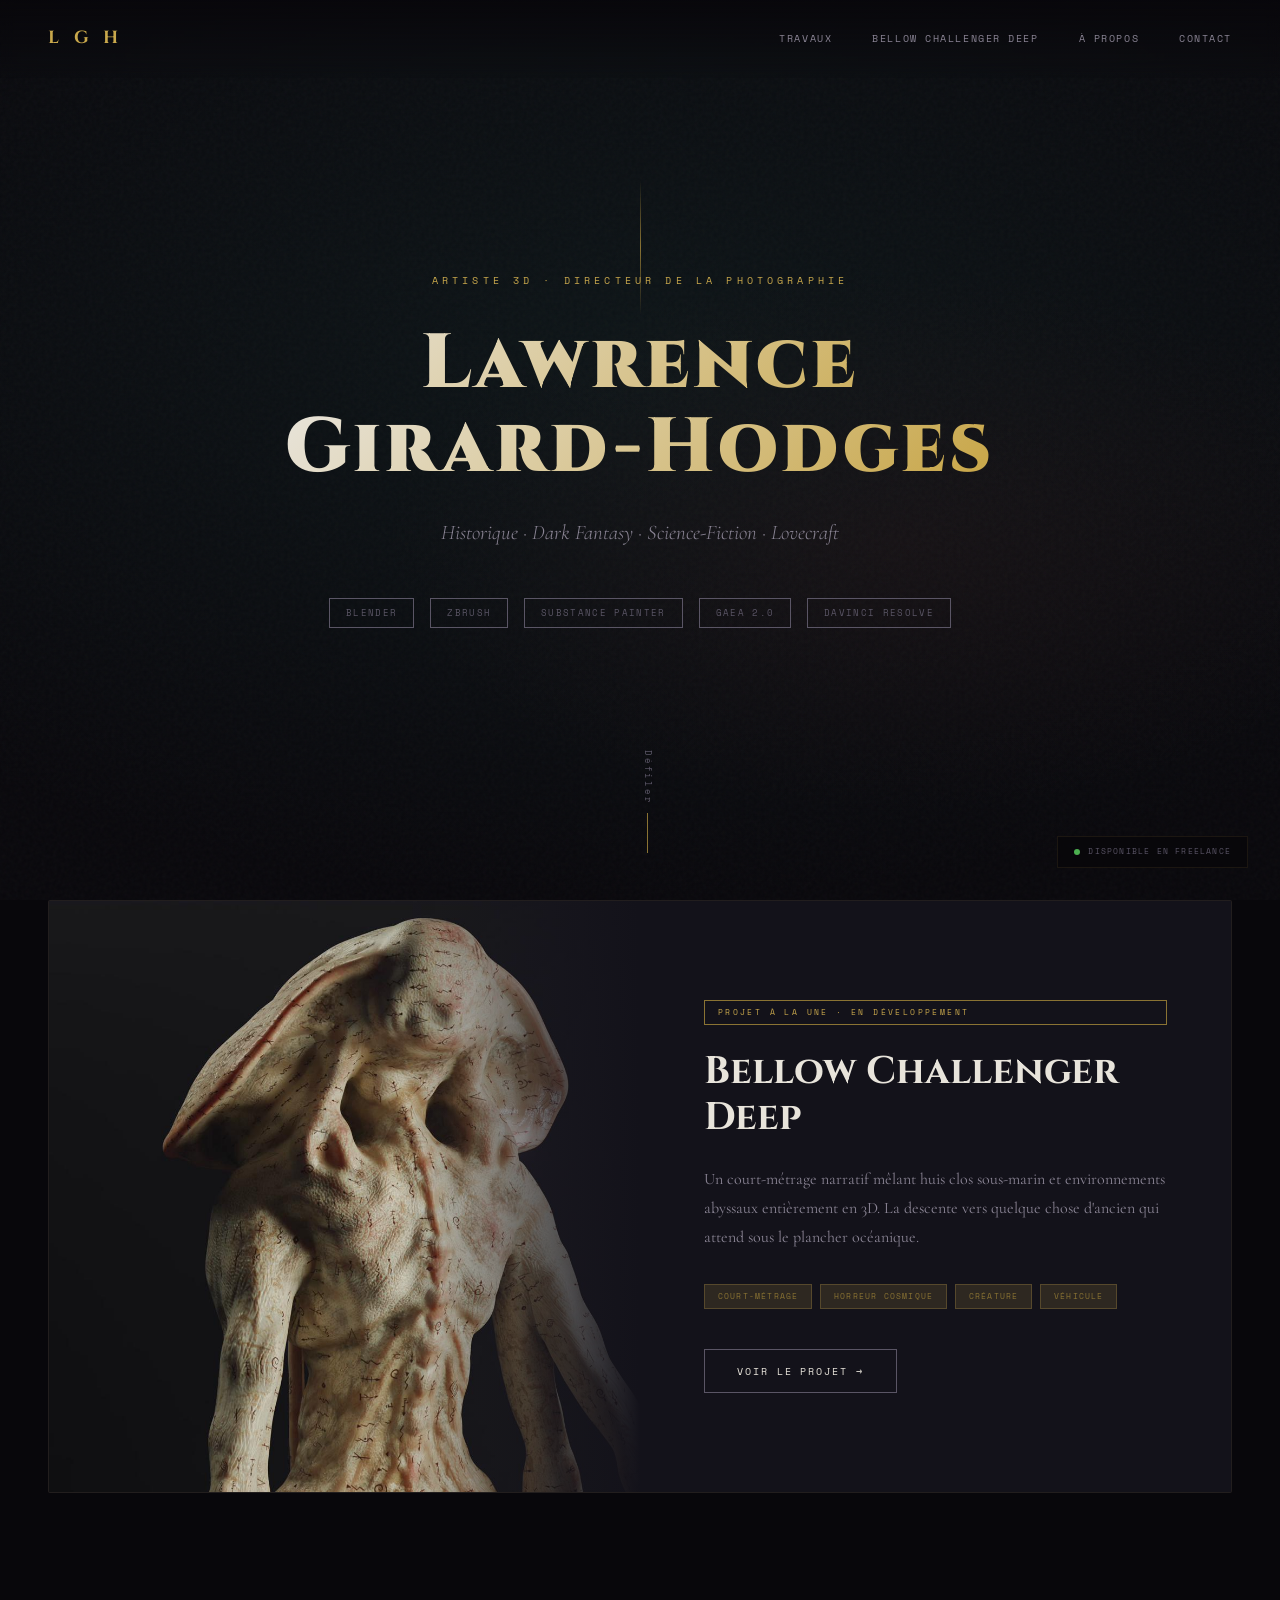
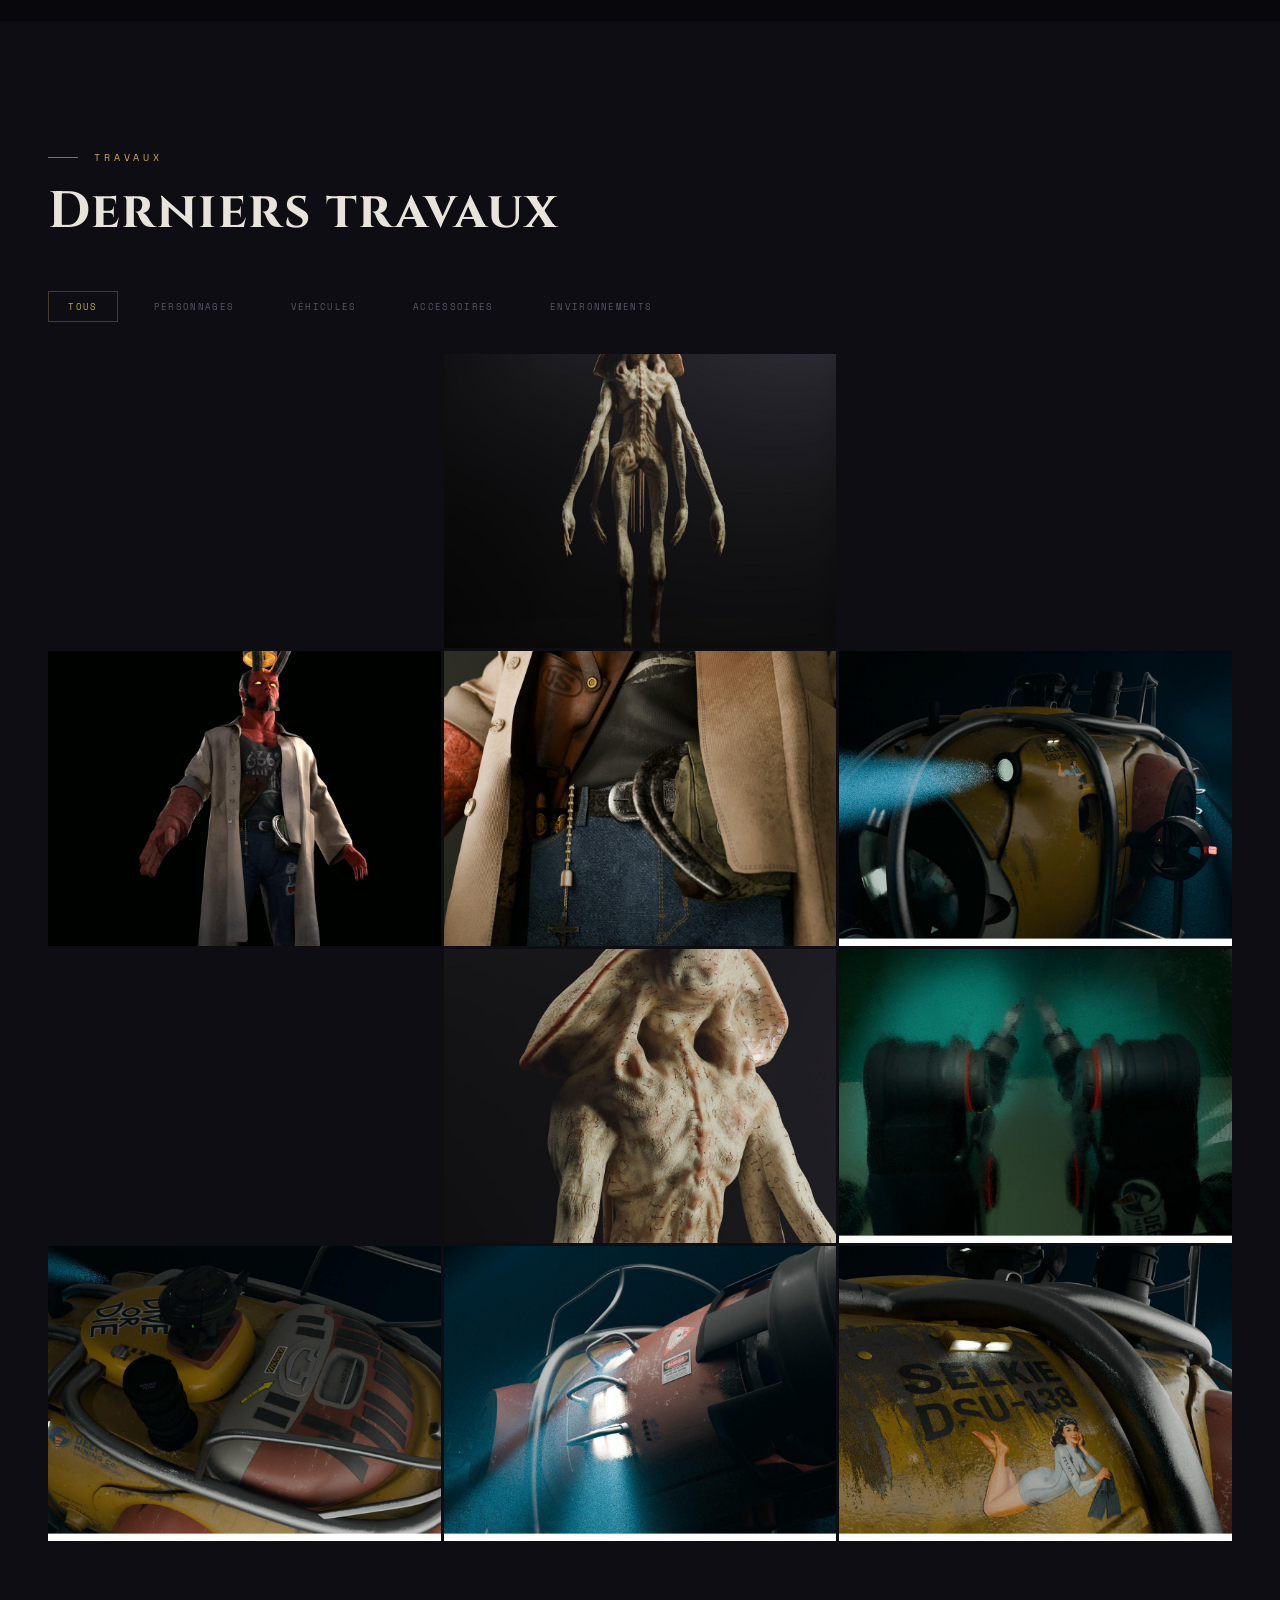
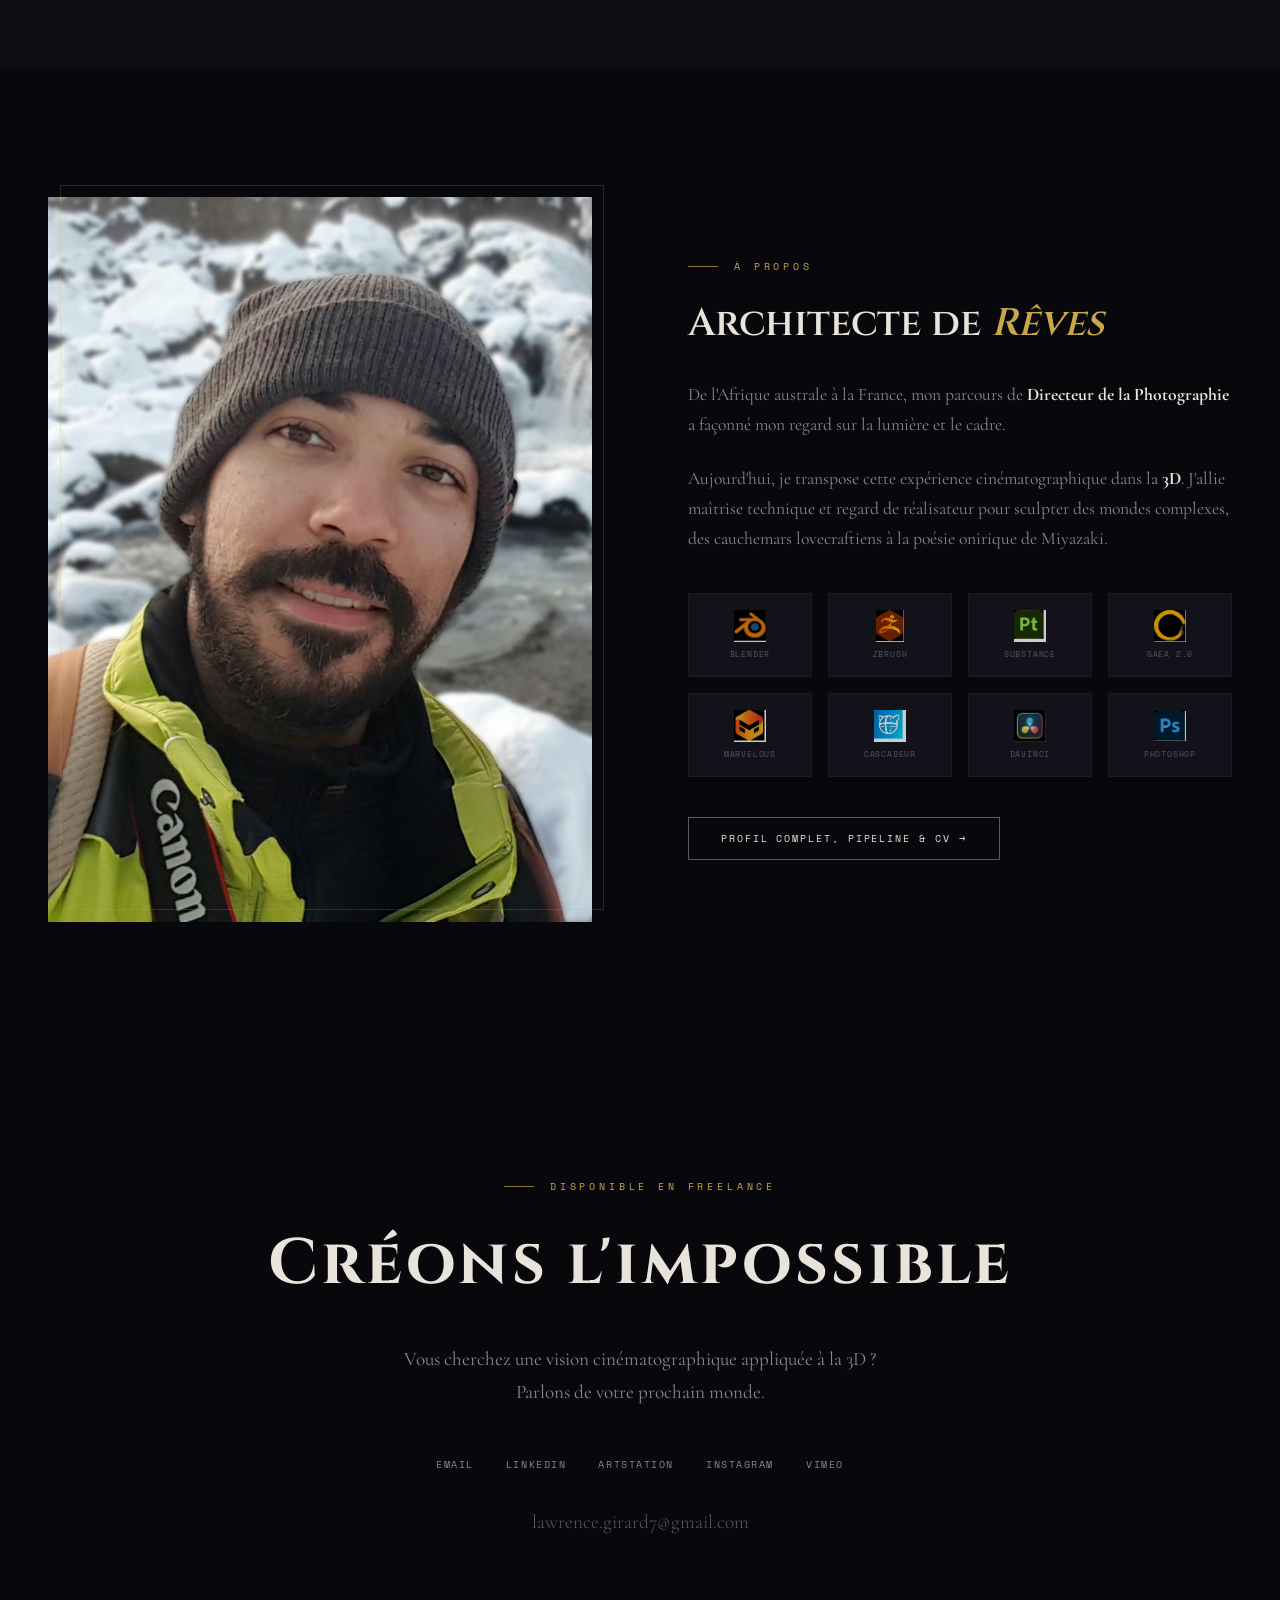
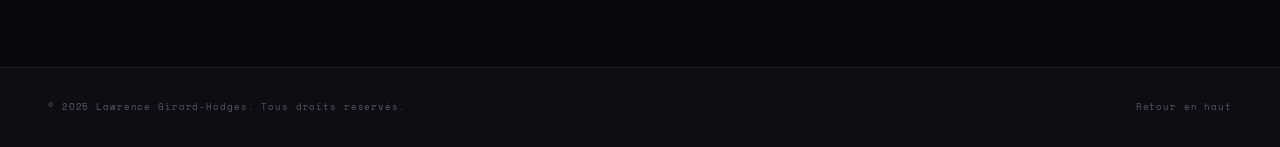
==== index.html @ a177a7c5 "Update index.html" ====
<!DOCTYPE html>
<html lang="fr">
<head>
<meta charset="UTF-8">
<meta name="viewport" content="width=device-width, initial-scale=1.0">
<meta name="description" content="Portfolio de Lawrence Girard-Hodges, Artiste 3D & Directeur de la photographie. Univers dark fantasy, historiques et inspirés de Lovecraft : personnages, accessoires, véhicules et environnements.">
<meta name="keywords" content="artiste 3D, directeur de la photographie, character artist, dark fantasy, lovecraft, blender, substance painter, cinématique">
<meta name="author" content="Lawrence Girard-Hodges">
<meta name="theme-color" content="#08070b">
<meta property="og:title" content="Lawrence Girard-Hodges – Artiste 3D & Directeur de la photographie">
<meta property="og:description" content="Travaux 3D cinématiques inspirés par la dark fantasy, l'histoire et l'horreur lovecraftienne.">
<meta property="og:image" content="assets/images/projects/cthulhu/Cthulhu_Char_CloseUp_03.jpg">
<meta property="og:type" content="website">
<title>Lawrence Girard-Hodges — Artiste 3D & Directeur de la photographie</title>
<link rel="icon" href="assets/images/ui/favicon.png">
<link href="https://fonts.googleapis.com/css2?family=Cinzel:wght@400;600;700;900&family=Cormorant+Garamond:ital,wght@0,300;0,400;0,600;1,300;1,400&family=Space+Mono:wght@400;700&display=swap" rel="stylesheet">
<link rel="stylesheet" href="assets/css/style.css">
</head>
<body>

<!-- NAVIGATION -->
<nav id="mainNav">
  <a href="index.html" class="nav-logo">L G H</a>
  <div class="nav-links" id="navLinks">
    <a href="#works">Travaux</a>
    <a href="projet/bellow-challenger-deep.html">Bellow Challenger Deep</a>
    <a href="about.html">À propos</a>
    <a href="#contact">Contact</a>
  </div>
  <button class="nav-burger" id="navBurger" aria-label="Menu" aria-expanded="false">
    <span></span><span></span><span></span>
  </button>
</nav>

<!-- STATUS BADGE -->
<div class="status-badge">
  <div class="status-dot"></div>
  Disponible en freelance
</div>

<!-- HERO -->
<section class="hero">
  <div class="hero-noise"></div>
  <div class="hero-line"></div>
  <div class="hero-content">
    <p class="hero-subtitle">Artiste 3D · Directeur de la photographie</p>
    <h1 class="hero-title">
      <span>Lawrence</span>
      <span>Girard-Hodges</span>
    </h1>
    <p class="hero-tagline">Historique · Dark Fantasy · Science-Fiction · Lovecraft</p>
    <div class="hero-tags">
      <span class="hero-tag">Blender</span>
      <span class="hero-tag">ZBrush</span>
      <span class="hero-tag">Substance Painter</span>
      <span class="hero-tag">Gaea 2.0</span>
      <span class="hero-tag">DaVinci Resolve</span>
    </div>
  </div>
  <div class="hero-scroll">
    <span>Défiler</span>
    <div class="hero-scroll-line"></div>
  </div>
</section>

<!-- PROJET À LA UNE -->
<section class="featured reveal">
  <a href="projet/bellow-challenger-deep.html" class="featured-card">
    <div class="featured-img">
      <img src="assets/images/projects/cthulhu/Cthulhu_Char_CloseUp_03.jpg"
           alt="Bellow Challenger Deep — Cthulhu" loading="lazy">
    </div>
    <div class="featured-info">
      <span class="featured-badge">Projet à la une · En développement</span>
      <h2 class="featured-name">Bellow Challenger Deep</h2>
      <p class="featured-desc">
        Un court-métrage narratif mêlant huis clos sous-marin et environnements abyssaux
        entièrement en 3D. La descente vers quelque chose d'ancien qui attend sous le plancher océanique.
      </p>
      <div class="featured-tags">
        <span>Court-métrage</span>
        <span>Horreur cosmique</span>
        <span>Créature</span>
        <span>Véhicule</span>
      </div>
      <span class="btn-view">Voir le projet →</span>
    </div>
  </a>
</section>

<!-- GRILLE DE TRAVAUX -->
<section class="works reveal" id="works">
  <div class="container">
    <div class="section-label">Travaux</div>
    <h2 class="section-title">Derniers travaux</h2>

    <div class="works-filters">
      <button class="filter-btn active" data-filter="all">Tous</button>
      <button class="filter-btn" data-filter="character">Personnages</button>
      <button class="filter-btn" data-filter="vehicle">Véhicules</button>
      <button class="filter-btn" data-filter="props">Accessoires</button>
      <button class="filter-btn" data-filter="environment">Environnements</button>
    </div>

    <div class="works-grid">
      <!-- Cthulhu turnaround vidéo -->
      <div class="work-item" data-category="character">
        <video class="thumb-video" autoplay muted loop playsinline style="width:100%;height:100%;object-fit:cover;position:absolute;inset:0">
          <source src="assets/videos/cthulhu/Cthulhu_Char_Video_01.mp4" type="video/mp4">
        </video>
        <div class="work-overlay">
          <span>Personnage</span>
          <h4>Cthulhu — Turnaround vidéo</h4>
        </div>
      </div>

      <a href="projet/cthulhu.html" class="work-item" data-category="character" style="display:block">
        <img src="assets/images/projects/cthulhu/Cthulhu_Char_Final_01.jpg" alt="Cthulhu Final" loading="lazy">
        <div class="work-overlay">
          <span>Personnage</span>
          <h4>Cthulhu — Rendu Final</h4>
        </div>
      </a>

      <!-- Hellboy turnaround vidéo -->
      <div class="work-item" data-category="character">
        <video class="thumb-video" autoplay muted loop playsinline style="width:100%;height:100%;object-fit:cover;position:absolute;inset:0">
          <source src="assets/videos/hellboy/Hellboy_Char_Video_01.mp4" type="video/mp4">
        </video>
        <div class="work-overlay">
          <span>Personnage</span>
          <h4>Hellboy — Turnaround vidéo</h4>
        </div>
      </div>

      <a href="projet/hellboy.html" class="work-item" data-category="character" style="display:block">
        <img src="assets/images/projects/hellboy/Hellboy_Char_Final_01.jpg" alt="Hellboy Final" loading="lazy">
        <div class="work-overlay">
          <span>Personnage</span>
          <h4>Hellboy — Rendu Final</h4>
        </div>
      </a>

      <a href="projet/hellboy.html" class="work-item" data-category="props" style="display:block">
        <img src="assets/images/projects/hellboy/Hellboy_Props_CloseUp_01.jpg" alt="Hellboy Props" loading="lazy">
        <div class="work-overlay">
          <span>Accessoires</span>
          <h4>Hellboy — Props & Samaritan</h4>
        </div>
      </a>

      <a href="projet/submarine.html" class="work-item" data-category="vehicle" style="display:block">
        <img src="assets/images/projects/submarine/Submarine_Vehicles_Final_01.jpg" alt="Submarine" loading="lazy">
        <div class="work-overlay">
          <span>Véhicule</span>
          <h4>Submarine — Deep Sea Vessel</h4>
        </div>
      </a>

      <!-- Dark Corner vidéo -->
      <div class="work-item" data-category="environment">
        <video class="thumb-video" autoplay muted loop playsinline style="width:100%;height:100%;object-fit:cover;position:absolute;inset:0">
          <source src="assets/videos/dark-corner/DarkCorner_Env_Final_Video_02.mp4" type="video/mp4">
        </video>
        <div class="work-overlay">
          <span>Environnement</span>
          <h4>Dark Corner — Vidéo</h4>
        </div>
      </div>

      <a href="projet/cthulhu.html" class="work-item" data-category="character" style="display:block">
        <img src="assets/images/projects/cthulhu/Cthulhu_Char_CloseUp_03.jpg" alt="Cthulhu Gros plan" loading="lazy">
        <div class="work-overlay">
          <span>Personnage</span>
          <h4>Cthulhu — Gros plan</h4>
        </div>
      </a>

      <a href="projet/submarine.html" class="work-item" data-category="vehicle" style="display:block">
        <img src="assets/images/projects/submarine/Submarine_Vehicles_Final_05.jpg" alt="Submarine atmosphère" loading="lazy">
        <div class="work-overlay">
          <span>Véhicule</span>
          <h4>Submarine — Vue atmosphérique</h4>
        </div>

      <a href="projet/submarine.html" class="work-item" data-category="vehicle" style="display:block">
        <img src="assets/images/projects/submarine/Submarine_Vehicles_Final_04.jpg" alt="Submarine atmosphère" loading="lazy">
        <div class="work-overlay">
          <span>Véhicule</span>
          <h4>Submarine — Vue atmosphérique</h4>
        </div>
      </a>

      <a href="projet/submarine.html" class="work-item" data-category="vehicle" style="display:block">
        <img src="assets/images/projects/submarine/Submarine_Vehicles_Final_03.jpg" alt="Submarine atmosphère" loading="lazy">
        <div class="work-overlay">
          <span>Véhicule</span>
          <h4>Submarine — Vue atmosphérique</h4>
        </div>
      </a>

      <a href="projet/submarine.html" class="work-item" data-category="vehicle" style="display:block">
        <img src="assets/images/projects/submarine/Submarine_Vehicles_Final_08.jpg" alt="Submarine atmosphère" loading="lazy">
        <div class="work-overlay">
          <span>Véhicule</span>
          <h4>Submarine — Vue atmosphérique</h4>
        </div>
      </a>
    </div>
  </div>
</section>

<!-- À PROPOS (résumé) -->
<section class="section reveal" id="about-home">
  <div class="about">
    <div class="about-portrait">
      <img src="assets/images/portrait/portraitlawrence.jpg" alt="Portrait de Lawrence Girard-Hodges">
    </div>
    <div class="about-text">
      <div class="section-label">À propos</div>
      <h3>Architecte de <em style="font-style:italic;color:var(--accent)">Rêves</em></h3>
      <p>
        De l'Afrique australe à la France, mon parcours de <strong>Directeur de la Photographie</strong>
        a façonné mon regard sur la lumière et le cadre.
      </p>
      <p>
        Aujourd'hui, je transpose cette expérience cinématographique dans la <strong>3D</strong>.
        J'allie maîtrise technique et regard de réalisateur pour sculpter des mondes complexes,
        des cauchemars lovecraftiens à la poésie onirique de Miyazaki.
      </p>
      <div class="tools-grid">
        <div class="tool">
          <img src="assets/images/logos/blender_logo.png" alt="Blender">
          <span>Blender</span>
        </div>
        <div class="tool">
          <img src="assets/images/logos/zbrush_logo.png" alt="ZBrush">
          <span>ZBrush</span>
        </div>
        <div class="tool">
          <img src="assets/images/logos/substance_painter_logo.png" alt="Substance Painter">
          <span>Substance</span>
        </div>
        <div class="tool">
          <img src="assets/images/logos/gaea_logo.png" alt="Gaea 2.0">
          <span>Gaea 2.0</span>
        </div>
        <div class="tool">
          <img src="assets/images/logos/marvelous_designer_logo.png" alt="Marvelous Designer">
          <span>Marvelous</span>
        </div>
        <div class="tool">
          <img src="assets/images/logos/cascadeur_logo.png" alt="Cascadeur">
          <span>Cascadeur</span>
        </div>
        <div class="tool">
          <img src="assets/images/logos/davinci_resolve_logo.png" alt="DaVinci Resolve">
          <span>DaVinci</span>
        </div>
        <div class="tool">
          <img src="assets/images/logos/photoshop_logo.png" alt="Photoshop">
          <span>Photoshop</span>
        </div>
      </div>
      <a href="about.html" class="btn-view" style="display:inline-block;margin-top:2.5rem">
        Profil complet, pipeline & CV →
      </a>
    </div>
  </div>
</section>

<!-- CONTACT -->
<section class="section reveal" id="contact">
  <div class="contact">
    <div class="section-label" style="justify-content:center">Disponible en freelance</div>
    <h2 class="contact-title">Créons l'impossible</h2>
    <p class="contact-desc">
      Vous cherchez une vision cinématographique appliquée à la 3D ?
      Parlons de votre prochain monde.
    </p>
    <div class="contact-links">
      <a href="mailto:lawrence.girard7@gmail.com" class="contact-link">Email</a>
      <a href="https://www.linkedin.com/in/lawrence-girard-b16b5947" target="_blank" class="contact-link">LinkedIn</a>
      <a href="https://www.artstation.com/lawrencegirard" target="_blank" class="contact-link">ArtStation</a>
      <a href="https://www.instagram.com/" target="_blank" class="contact-link">Instagram</a>
      <a href="https://vimeo.com/" target="_blank" class="contact-link">Vimeo</a>
    </div>
    <a href="mailto:lawrence.girard7@gmail.com" class="contact-email">lawrence.girard7@gmail.com</a>
  </div>
</section>

<footer>
  <span>© 2025 Lawrence Girard-Hodges. Tous droits réservés.</span>
  <a href="#top">Retour en haut</a>
</footer>

<div class="lightbox" id="lightbox">
  <button class="lightbox-close">ESC · FERMER</button>
  <button class="lightbox-nav lightbox-prev">‹</button>
  <img class="lightbox-img" src="" alt="">
  <button class="lightbox-nav lightbox-next">›</button>
</div>

<script src="assets/js/main.js"></script>
</body>
</html>
---- assets/css/style.css ----
/* ════════════════════════════════════════════════════════
   LAWRENCE GIRARD-HODGES — Portfolio CSS
   ════════════════════════════════════════════════════════ */

*, *::before, *::after { margin: 0; padding: 0; box-sizing: border-box; }

/* ─── Reset liens — supprime le violet/souligné du navigateur ─── */
a { color: inherit; text-decoration: none; }
a:visited { color: inherit; }

/* ─── Fix liseret blanc sous les images (baseline gap) ─── */
img { display: block; vertical-align: bottom; }
figure { margin: 0; font-size: 0; line-height: 0; }
figure img { display: block; width: 100%; height: 100%; object-fit: cover; }

:root {
  --bg-deep: #08070b;
  --bg-surface: #0e0d13;
  --bg-card: #13121a;
  --bg-elevated: #1a1924;
  --text-primary: #e8e4db;
  --text-secondary: #8a8494;
  --text-muted: #5a5565;
  --accent: #c9a84c;
  --accent-dim: #8a7333;
  --accent-glow: rgba(201, 168, 76, 0.15);
  --red-dark: #6b2020;
  --teal-deep: #1a3a3a;
  --font-display: 'Cinzel', serif;
  --font-body: 'Cormorant Garamond', serif;
  --font-mono: 'Space Mono', monospace;
  --transition: all 0.3s ease;
}

html { scroll-behavior: smooth; }

body {
  background: var(--bg-deep);
  color: var(--text-primary);
  font-family: var(--font-body);
  font-size: 18px;
  line-height: 1.7;
  overflow-x: hidden;
}

/* ═══ NAVIGATION ═══ */
nav {
  position: fixed; top: 0; left: 0; right: 0; z-index: 1000;
  padding: 1.5rem 3rem;
  display: flex; justify-content: space-between; align-items: center;
  background: linear-gradient(to bottom, rgba(8,7,11,0.95), transparent);
  backdrop-filter: blur(8px);
  transition: var(--transition);
}
nav.scrolled {
  padding: 1rem 3rem;
  background: rgba(8,7,11,0.97);
  border-bottom: 1px solid rgba(201,168,76,0.1);
}
.nav-logo {
  font-family: var(--font-display);
  font-size: 1.1rem; font-weight: 700;
  letter-spacing: 0.3em; color: var(--accent);
  text-decoration: none;
}
.nav-links { display: flex; gap: 2.5rem; align-items: center; }
.nav-links a {
  font-family: var(--font-mono);
  font-size: 0.65rem; letter-spacing: 0.15em;
  text-transform: uppercase; color: var(--text-secondary);
  text-decoration: none; position: relative;
  transition: color 0.3s;
}
.nav-links a:hover { color: var(--text-primary); }
.nav-links a.active { color: var(--accent); }
.nav-links a::after {
  content: ''; position: absolute;
  bottom: -4px; left: 0; width: 0; height: 1px;
  background: var(--accent);
  transition: width 0.3s ease;
}
.nav-links a:hover::after, .nav-links a.active::after { width: 100%; }
.nav-lang {
  display: flex; align-items: center; gap: 0.4rem;
  font-family: var(--font-mono); font-size: 0.6rem;
  padding: 0.3rem 0.8rem; border: 1px solid var(--text-muted);
  color: var(--text-muted); cursor: pointer;
  transition: var(--transition); background: none;
}
.nav-lang img { width: 14px; height: 10px; object-fit: cover; }
.nav-lang:hover { border-color: var(--accent); color: var(--accent); }
.nav-burger { display: none; flex-direction: column; gap: 5px; cursor: pointer; background: none; border: none; padding: 4px; }
.nav-burger span { display: block; width: 24px; height: 1px; background: var(--text-secondary); transition: var(--transition); }

/* ═══ SECTIONS COMMUNES ═══ */
section { padding: 8rem 3rem; position: relative; }
.container { max-width: 1200px; margin: 0 auto; }

.section-label {
  font-family: var(--font-mono);
  font-size: 0.6rem; letter-spacing: 0.4em;
  text-transform: uppercase; color: var(--accent);
  margin-bottom: 1rem;
  display: flex; align-items: center; gap: 1rem;
}
.section-label::before { content: ''; width: 30px; height: 1px; background: var(--accent-dim); }
.section-title {
  font-family: var(--font-display);
  font-size: clamp(2rem, 4vw, 3.2rem);
  font-weight: 700; letter-spacing: 0.03em;
  line-height: 1.2; margin-bottom: 1.5rem;
}
.section-desc { max-width: 550px; color: var(--text-secondary); font-size: 1.1rem; font-weight: 300; }

/* ═══ HERO ═══ */
.hero {
  min-height: 100vh;
  display: flex; flex-direction: column;
  justify-content: center; align-items: center;
  text-align: center;
  position: relative; overflow: hidden;
}
.hero::before {
  content: ''; position: absolute; inset: 0;
  background:
    radial-gradient(ellipse 80% 60% at 50% 40%, rgba(26,58,58,0.25), transparent),
    radial-gradient(ellipse 40% 30% at 70% 60%, rgba(107,32,32,0.12), transparent);
  animation: heroGlow 8s ease-in-out infinite alternate;
}
@keyframes heroGlow { 0% { opacity: 0.6; } 100% { opacity: 1; } }
.hero-noise {
  position: absolute; inset: 0;
  background: url("data:image/svg+xml,%3Csvg viewBox='0 0 256 256' xmlns='http://www.w3.org/2000/svg'%3E%3Cfilter id='n'%3E%3CfeTurbulence type='fractalNoise' baseFrequency='0.9' numOctaves='4' stitchTiles='stitch'/%3E%3C/filter%3E%3Crect width='100%25' height='100%25' filter='url(%23n)' opacity='0.03'/%3E%3C/svg%3E");
  pointer-events: none;
}
.hero-line {
  position: absolute; top: 20%; left: 50%;
  width: 1px; height: 15vh;
  background: linear-gradient(to bottom, transparent, var(--accent-dim), transparent);
  animation: linePulse 3s ease-in-out infinite;
}
@keyframes linePulse {
  0%, 100% { opacity: 0.3; transform: translateX(-50%) scaleY(0.8); }
  50% { opacity: 0.7; transform: translateX(-50%) scaleY(1); }
}
.hero-content { position: relative; z-index: 2; padding: 0 1rem; }
.hero-subtitle {
  font-family: var(--font-mono);
  font-size: 0.65rem; letter-spacing: 0.4em;
  text-transform: uppercase; color: var(--accent);
  margin-bottom: 2rem;
  opacity: 0; animation: fadeUp 1s 0.3s forwards;
}
.hero-title {
  font-family: var(--font-display);
  font-size: clamp(2.5rem, 6vw, 5rem);
  font-weight: 900; line-height: 1.1;
  letter-spacing: 0.05em;
  margin-bottom: 1.5rem;
  opacity: 0; animation: fadeUp 1s 0.6s forwards;
}
.hero-title span {
  display: block;
  background: linear-gradient(135deg, var(--text-primary) 0%, var(--accent) 50%, var(--text-primary) 100%);
  background-size: 200% auto;
  -webkit-background-clip: text; -webkit-text-fill-color: transparent;
  background-clip: text;
  animation: shimmer 4s ease-in-out infinite;
}
@keyframes shimmer { 0%, 100% { background-position: 0% center; } 50% { background-position: 200% center; } }
.hero-tagline {
  font-family: var(--font-body);
  font-size: 1.3rem; font-weight: 300;
  font-style: italic; color: var(--text-secondary);
  margin-bottom: 3rem;
  opacity: 0; animation: fadeUp 1s 0.9s forwards;
}
.hero-tags {
  display: flex; gap: 1rem; justify-content: center; flex-wrap: wrap;
  opacity: 0; animation: fadeUp 1s 1.2s forwards;
}
.hero-tag {
  font-family: var(--font-mono);
  font-size: 0.55rem; letter-spacing: 0.15em;
  text-transform: uppercase;
  padding: 0.4rem 1rem;
  border: 1px solid var(--text-muted);
  color: var(--text-muted);
  cursor: default;
  pointer-events: none;
}
.hero-scroll {
  position: absolute; bottom: 3rem; left: 50%;
  transform: translateX(-50%);
  display: flex; flex-direction: column; align-items: center; gap: 0.5rem;
  opacity: 0; animation: fadeUp 1s 1.5s forwards;
}
.hero-scroll span {
  font-family: var(--font-mono); font-size: 0.55rem;
  letter-spacing: 0.2em; color: var(--text-muted);
  writing-mode: vertical-lr;
}
.hero-scroll-line {
  width: 1px; height: 40px;
  background: var(--accent-dim);
  animation: scrollLine 2s ease-in-out infinite;
}
@keyframes scrollLine {
  0% { transform: scaleY(0); transform-origin: top; }
  50% { transform: scaleY(1); transform-origin: top; }
  51% { transform-origin: bottom; }
  100% { transform: scaleY(0); transform-origin: bottom; }
}
@keyframes fadeUp {
  from { opacity: 0; transform: translateY(30px); }
  to { opacity: 1; transform: translateY(0); }
}

/* ═══ FEATURED PROJECT ═══ */
.featured { padding: 0 3rem 8rem; }
.featured-card {
  position: relative; border-radius: 2px; overflow: hidden;
  display: grid; grid-template-columns: 1fr 1fr;
  background: var(--bg-card);
  border: 1px solid rgba(201,168,76,0.08);
  transition: border-color 0.4s;
  color: var(--text-primary);
  text-decoration: none;
}
.featured-card:hover { border-color: rgba(201,168,76,0.2); }
.featured-img { position: relative; overflow: hidden; min-height: 500px; font-size: 0; line-height: 0; }
.featured-img img { width: 100%; height: 100%; object-fit: cover; transition: transform 0.6s ease; display: block; }
.featured-card:hover .featured-img img { transform: scale(1.03); }
.featured-img::after {
  content: ''; position: absolute; inset: 0;
  background: linear-gradient(to right, transparent 60%, var(--bg-card));
}
.featured-info {
  padding: 4rem;
  display: flex; flex-direction: column; justify-content: center;
  background: var(--bg-card);
}
.featured-badge {
  display: inline-block;
  font-family: var(--font-mono); font-size: 0.5rem; letter-spacing: 0.3em;
  text-transform: uppercase; color: var(--accent);
  border: 1px solid var(--accent-dim);
  padding: 0.3rem 0.8rem; margin-bottom: 1.5rem;
}
.featured-name {
  font-family: var(--font-display);
  font-size: clamp(1.8rem, 3vw, 2.8rem);
  font-weight: 700; line-height: 1.2;
  margin-bottom: 1.5rem;
}
.featured-desc { color: var(--text-secondary); font-size: 1rem; margin-bottom: 2rem; line-height: 1.8; }
.featured-tags { display: flex; flex-wrap: wrap; gap: 0.5rem; margin-bottom: 2.5rem; }
.featured-tags span {
  font-family: var(--font-mono); font-size: 0.5rem; letter-spacing: 0.15em;
  padding: 0.3rem 0.8rem; background: var(--accent-glow);
  border: 1px solid rgba(201,168,76,0.25); color: var(--accent-dim);
  text-transform: uppercase;
}
.btn-view {
  display: inline-block;
  font-family: var(--font-mono); font-size: 0.6rem; letter-spacing: 0.2em;
  text-transform: uppercase; color: var(--text-primary);
  border: 1px solid var(--text-muted);
  padding: 0.8rem 2rem; text-decoration: none;
  transition: var(--transition); align-self: flex-start;
}
.btn-view:hover { border-color: var(--accent); color: var(--accent); }

/* ═══ WORKS GRID ═══ */
.works { background: var(--bg-surface); }
.works-filters { display: flex; gap: 1rem; flex-wrap: wrap; margin: 3rem 0 2rem; }
.filter-btn {
  font-family: var(--font-mono); font-size: 0.55rem; letter-spacing: 0.15em;
  text-transform: uppercase; color: var(--text-muted);
  background: none; border: 1px solid transparent;
  padding: 0.5rem 1.2rem; cursor: pointer;
  transition: var(--transition);
}
.filter-btn:hover, .filter-btn.active { color: var(--accent); border-color: rgba(201,168,76,0.3); }
.works-grid {
  display: grid;
  grid-template-columns: repeat(3, 1fr);
  gap: 3px;
}
.work-item {
  position: relative; overflow: hidden;
  aspect-ratio: 4/3; cursor: pointer;
  font-size: 0; line-height: 0;
}
.work-item img { width: 100%; height: 100%; object-fit: cover; transition: transform 0.5s ease; display: block; }
.work-item:hover img { transform: scale(1.05); }
.work-overlay {
  position: absolute; inset: 0;
  background: linear-gradient(to top, rgba(8,7,11,0.9) 0%, transparent 60%);
  opacity: 0; transition: opacity 0.3s;
  display: flex; flex-direction: column;
  justify-content: flex-end; padding: 1.5rem;
}
.work-item:hover .work-overlay { opacity: 1; }
.work-overlay span {
  font-family: var(--font-mono); font-size: 0.5rem; letter-spacing: 0.2em;
  text-transform: uppercase; color: var(--accent); margin-bottom: 0.3rem;
}
.work-overlay h4 { font-family: var(--font-display); font-size: 1rem; font-weight: 600; }

/* ═══ ABOUT ═══ */
.about {
  max-width: 1200px; margin: 0 auto;
  display: grid; grid-template-columns: 1fr 1fr; gap: 6rem; align-items: center;
}
.about-portrait { position: relative; }
.about-portrait img {
  width: 100%; aspect-ratio: 3/4; object-fit: cover; display: block;
}
.about-portrait::before {
  content: ''; position: absolute;
  inset: -12px -12px 12px 12px;
  border: 1px solid rgba(201,168,76,0.2);
  pointer-events: none;
}
.about-text h3 {
  font-family: var(--font-display);
  font-size: clamp(1.8rem, 3vw, 2.5rem);
  font-weight: 600; margin-bottom: 1.5rem;
}
.about-text p { color: var(--text-secondary); margin-bottom: 1.5rem; font-size: 1.1rem; }
.about-text strong { color: var(--text-primary); }
.tools-grid {
  display: grid; grid-template-columns: repeat(4, 1fr);
  gap: 1rem; margin-top: 2.5rem;
}
.tool {
  display: flex; flex-direction: column; align-items: center; gap: 0.5rem;
  padding: 1rem 0.5rem; background: var(--bg-card);
  border: 1px solid rgba(201,168,76,0.06);
  transition: border-color 0.3s;
  font-size: 0; line-height: 0;
}
.tool span { font-size: 0.5rem; line-height: 1.2; }
.tool:hover { border-color: rgba(201,168,76,0.2); }
.tool img { width: 32px; height: 32px; object-fit: contain; filter: brightness(0.8); transition: filter 0.3s; display: block; margin: 0 auto; }
.tool:hover img { filter: brightness(1); }
.tool span { font-family: var(--font-mono); font-size: 0.5rem; letter-spacing: 0.1em; color: var(--text-muted); text-transform: uppercase; }

/* ═══ CV ═══ */
.cv-section { background: var(--bg-surface); }
.cv-grid { display: grid; grid-template-columns: 1fr 1fr; gap: 4rem; margin-top: 4rem; }
.cv-column h3 {
  font-family: var(--font-display); font-size: 1.3rem; font-weight: 600;
  color: var(--accent); margin-bottom: 2rem;
  padding-bottom: 1rem; border-bottom: 1px solid rgba(201,168,76,0.15);
}
.cv-entry {
  padding: 1.5rem 0 1.5rem 1.5rem;
  border-left: 1px solid rgba(201,168,76,0.15);
  margin-bottom: 1.5rem; position: relative;
}
.cv-entry::before {
  content: ''; position: absolute; left: -4px; top: 1.8rem;
  width: 7px; height: 7px; border-radius: 50%;
  background: var(--accent-dim); border: 1px solid var(--accent);
}
.cv-date {
  font-family: var(--font-mono); font-size: 0.55rem; letter-spacing: 0.2em;
  color: var(--accent-dim); text-transform: uppercase;
}
.cv-role { font-family: var(--font-display); font-size: 1.1rem; margin: 0.3rem 0; }
.cv-place { font-family: var(--font-body); color: var(--text-secondary); font-size: 0.95rem; font-style: italic; }
.cv-download {
  display: inline-block; margin-top: 3rem;
  font-family: var(--font-mono); font-size: 0.6rem; letter-spacing: 0.2em;
  text-transform: uppercase; color: var(--accent);
  border: 1px solid var(--accent-dim);
  padding: 1rem 2.5rem; text-decoration: none;
  transition: var(--transition);
}
.cv-download:hover { background: var(--accent-glow); border-color: var(--accent); }

/* ═══ CONTACT ═══ */
.contact { text-align: center; }
.contact-title {
  font-family: var(--font-display);
  font-size: clamp(2.5rem, 5vw, 4rem);
  font-weight: 700; letter-spacing: 0.05em;
  margin-bottom: 1.5rem;
}
.contact-desc { color: var(--text-secondary); font-size: 1.2rem; max-width: 500px; margin: 0 auto 3rem; }
.contact-links { display: flex; justify-content: center; gap: 2rem; flex-wrap: wrap; margin-bottom: 2rem; }
.contact-link {
  font-family: var(--font-mono); font-size: 0.65rem; letter-spacing: 0.15em;
  text-transform: uppercase; color: var(--text-secondary);
  text-decoration: none; transition: color 0.3s;
}
.contact-link:hover { color: var(--accent); }
.contact-email {
  display: block;
  font-family: var(--font-body); font-size: 1.2rem; font-weight: 300;
  color: var(--text-muted); text-decoration: none;
  transition: color 0.3s; margin-top: 1rem;
}
.contact-email:hover { color: var(--accent); }

/* ═══ FOOTER ═══ */
footer {
  background: var(--bg-surface);
  border-top: 1px solid rgba(201,168,76,0.1);
  padding: 2rem 3rem;
  display: flex; justify-content: space-between; align-items: center;
  font-family: var(--font-mono); font-size: 0.55rem;
  letter-spacing: 0.1em; color: var(--text-muted);
}
footer a { color: var(--text-muted); text-decoration: none; transition: color 0.3s; }
footer a:hover { color: var(--accent); }

/* ═══ STATUS BADGE ═══ */
.status-badge {
  position: fixed; bottom: 2rem; right: 2rem; z-index: 90;
  display: flex; align-items: center; gap: 0.5rem;
  font-family: var(--font-mono); font-size: 0.5rem; letter-spacing: 0.15em;
  text-transform: uppercase; color: var(--text-muted);
  padding: 0.5rem 1rem;
  background: rgba(8,7,11,0.8); border: 1px solid rgba(201,168,76,0.1);
  backdrop-filter: blur(4px);
}
.status-dot {
  width: 6px; height: 6px; border-radius: 50%;
  background: #4caf50; animation: pulse 2s infinite;
}
@keyframes pulse { 0%, 100% { opacity: 1; } 50% { opacity: 0.4; } }

/* ═══ PAGE PROJET ═══ */
.project-hero {
  min-height: 70vh; position: relative; overflow: hidden;
  display: flex; align-items: flex-end;
}
.project-hero-img { position: absolute; inset: 0; font-size: 0; line-height: 0; }
.project-hero-img img { width: 100%; height: 100%; object-fit: cover; display: block; }
.project-hero-img::after {
  content: ''; position: absolute; inset: 0;
  background: linear-gradient(to top, var(--bg-deep) 0%, rgba(8,7,11,0.3) 60%, transparent);
}
.project-hero-content {
  position: relative; z-index: 2;
  padding: 6rem 3rem 4rem; width: 100%;
}
.project-breadcrumb {
  font-family: var(--font-mono); font-size: 0.55rem; letter-spacing: 0.2em;
  color: var(--text-muted); margin-bottom: 1rem;
}
.project-breadcrumb a { color: var(--text-muted); text-decoration: none; }
.project-breadcrumb a:hover { color: var(--accent); }
.project-title {
  font-family: var(--font-display);
  font-size: clamp(2.5rem, 5vw, 4.5rem);
  font-weight: 700; line-height: 1.1;
}
.project-gallery {
  display: grid; gap: 3px;
  grid-template-columns: repeat(2, 1fr);
}
.gallery-item { overflow: hidden; cursor: pointer; font-size: 0; line-height: 0; }
.gallery-item.wide { grid-column: span 2; }
.gallery-item img { width: 100%; height: 100%; object-fit: cover; display: block; transition: transform 0.5s; }
.gallery-item:hover img { transform: scale(1.03); }
.project-info {
  display: grid; grid-template-columns: 2fr 1fr; gap: 6rem;
  padding: 6rem 3rem;
}
.project-desc { font-size: 1.15rem; color: var(--text-secondary); line-height: 2; }
.project-meta { }
.project-meta-item { margin-bottom: 2rem; }
.project-meta-label {
  font-family: var(--font-mono); font-size: 0.5rem; letter-spacing: 0.3em;
  color: var(--accent); text-transform: uppercase; margin-bottom: 0.5rem;
}
.project-meta-value { font-family: var(--font-display); font-size: 1rem; }
.project-nav {
  display: flex; justify-content: space-between; padding: 3rem;
  border-top: 1px solid rgba(201,168,76,0.1);
}
.project-nav a {
  font-family: var(--font-mono); font-size: 0.6rem; letter-spacing: 0.15em;
  text-transform: uppercase; color: var(--text-secondary);
  text-decoration: none; transition: color 0.3s;
}
.project-nav a:hover { color: var(--accent); }

/* ═══ LIGHTBOX ═══ */
.lightbox {
  position: fixed; inset: 0; z-index: 9999;
  background: rgba(8,7,11,0.96);
  display: flex; align-items: center; justify-content: center;
  opacity: 0; pointer-events: none; transition: opacity 0.3s;
}
.lightbox.active { opacity: 1; pointer-events: all; }
.lightbox img { max-width: 90vw; max-height: 90vh; object-fit: contain; }
.lightbox-close {
  position: absolute; top: 2rem; right: 2rem;
  font-family: var(--font-mono); font-size: 0.7rem; letter-spacing: 0.2em;
  color: var(--text-muted); cursor: pointer; background: none; border: none;
  transition: color 0.3s;
}
.lightbox-close:hover { color: var(--accent); }
.lightbox-nav {
  position: absolute; top: 50%; transform: translateY(-50%);
  font-size: 1.5rem; color: var(--text-muted); cursor: pointer;
  background: none; border: none; transition: color 0.3s; padding: 1rem;
}
.lightbox-nav:hover { color: var(--accent); }
.lightbox-prev { left: 2rem; }
.lightbox-next { right: 2rem; }

/* ═══ SCROLL REVEAL ═══ */
.reveal { opacity: 0; transform: translateY(30px); transition: opacity 0.7s ease, transform 0.7s ease; }
.reveal.visible { opacity: 1; transform: none; }

/* ═══ RESPONSIVE ═══ */
@media (max-width: 900px) {
  nav { padding: 1.2rem 1.5rem; }
  nav.scrolled { padding: 0.8rem 1.5rem; }
  .nav-links { display: none; gap: 1.5rem; }
  .nav-links.open {
    display: flex; flex-direction: column;
    position: fixed; top: 0; left: 0; right: 0; bottom: 0;
    background: rgba(8,7,11,0.98); justify-content: center; align-items: center;
    z-index: 999; gap: 2.5rem;
  }
  .nav-links.open a { font-size: 1rem; }
  .nav-burger { display: flex; z-index: 1000; }
  section { padding: 5rem 1.5rem; }
  .featured { padding: 0 1.5rem 5rem; }
  .featured-card { grid-template-columns: 1fr; }
  .featured-img { min-height: 300px; }
  .featured-img::after { background: linear-gradient(to top, var(--bg-card), transparent); }
  .featured-info { padding: 2.5rem 2rem; }
  .works-grid { grid-template-columns: repeat(2, 1fr); }
  .about { grid-template-columns: 1fr; gap: 3rem; }
  .cv-grid { grid-template-columns: 1fr; gap: 2rem; }
  footer { flex-direction: column; gap: 1rem; text-align: center; }
  .project-info { grid-template-columns: 1fr; gap: 3rem; }
  .project-gallery { grid-template-columns: 1fr; }
  .gallery-item.wide { grid-column: span 1; }
}
@media (max-width: 600px) {
  .hero-title { font-size: clamp(2rem, 10vw, 3rem); }
  .works-grid { grid-template-columns: 1fr; }
  .tools-grid { grid-template-columns: repeat(4, 1fr); }
}
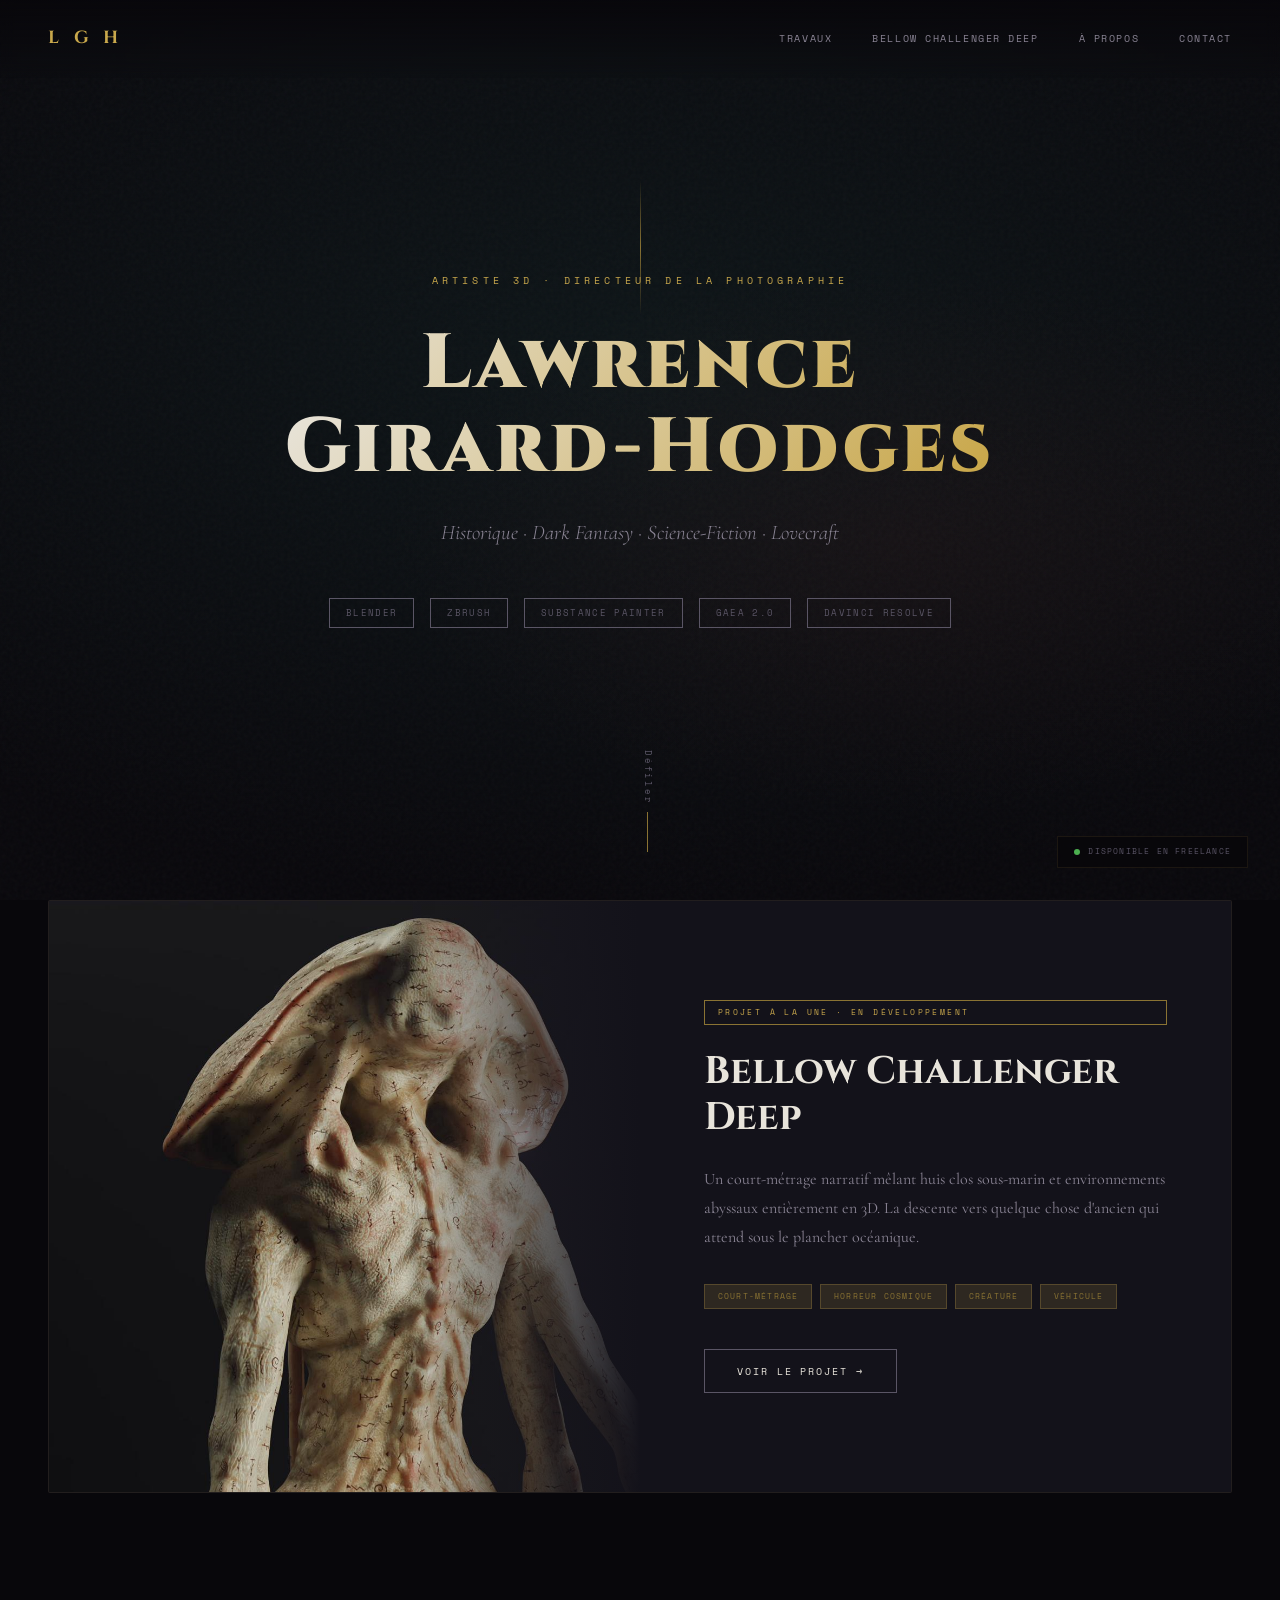
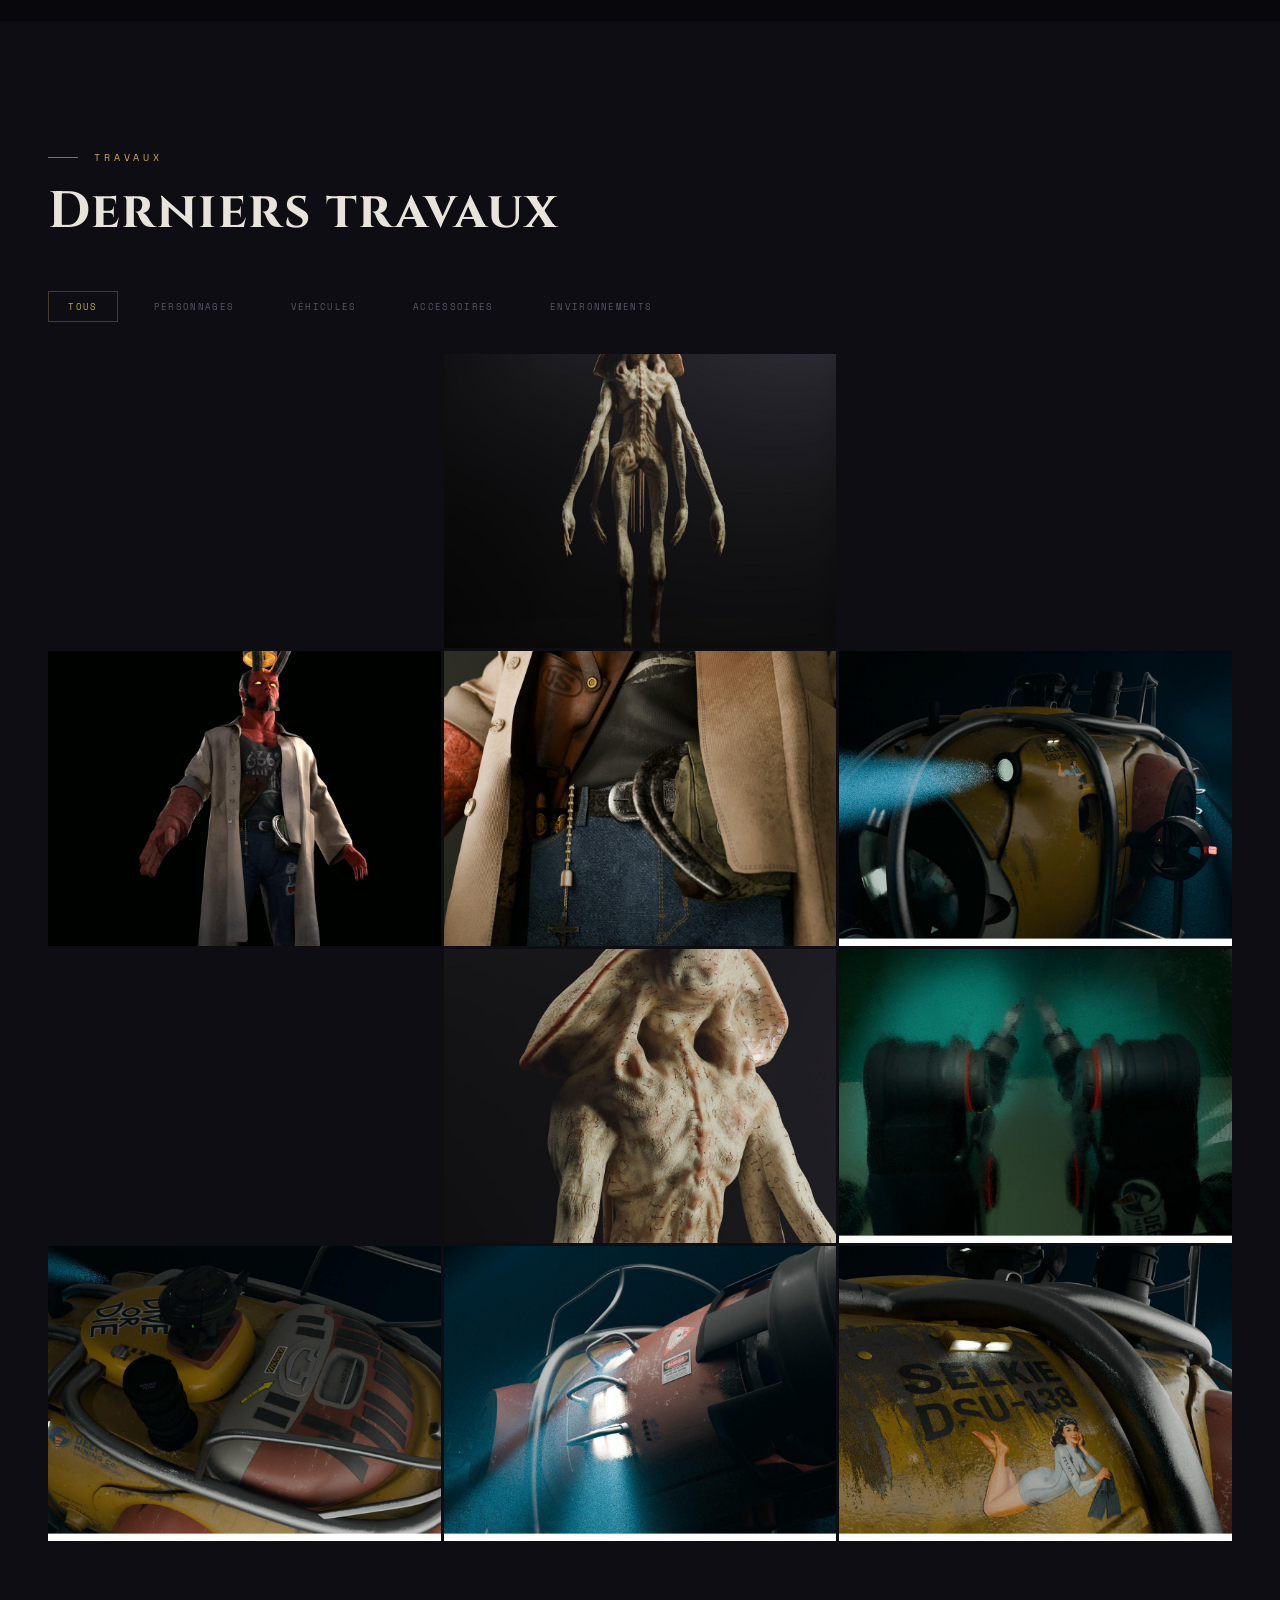
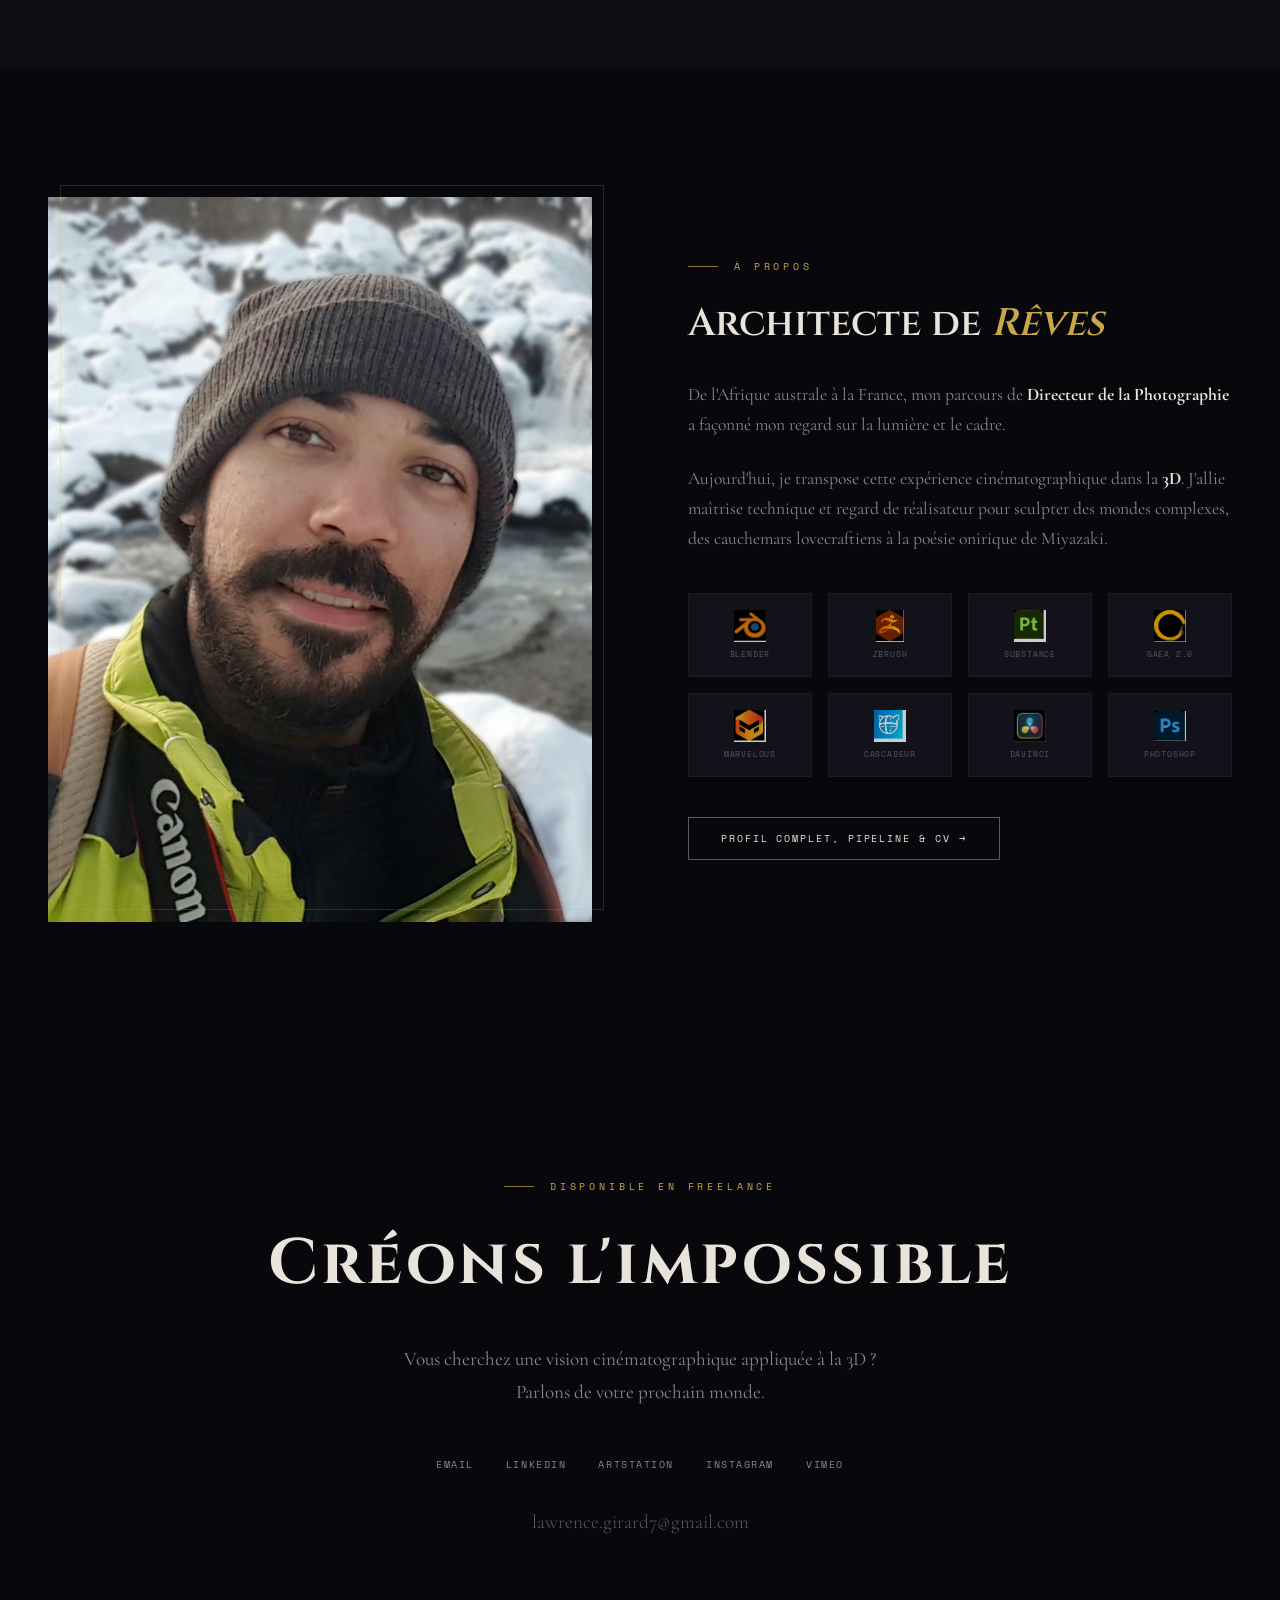
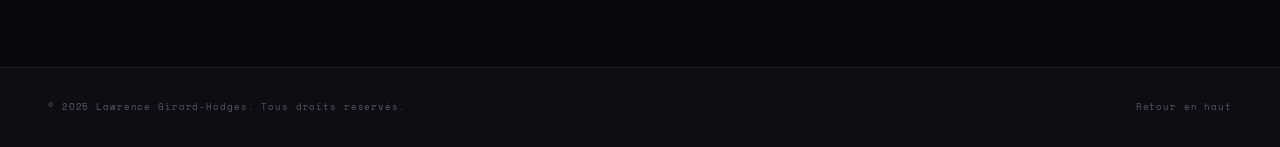
==== commit 71d76894: "Add video source attributes to work items Added data-video-src attributes to work items for Cthulhu," ====
--- a/index.html
+++ b/index.html
@@ -104,7 +104,7 @@
 
     <div class="works-grid">
       <!-- Cthulhu turnaround vidéo -->
-      <div class="work-item" data-category="character">
+      <div class="work-item" data-category="character" data-video-src="assets/videos/cthulhu/Cthulhu_Char_Video_01.mp4" style="cursor:pointer">
         <video class="thumb-video" autoplay muted loop playsinline style="width:100%;height:100%;object-fit:cover;position:absolute;inset:0">
           <source src="assets/videos/cthulhu/Cthulhu_Char_Video_01.mp4" type="video/mp4">
         </video>
@@ -123,7 +123,7 @@
       </a>
 
       <!-- Hellboy turnaround vidéo -->
-      <div class="work-item" data-category="character">
+      <div class="work-item" data-category="character" data-video-src="assets/videos/hellboy/Hellboy_Char_Video_01.mp4" style="cursor:pointer">
         <video class="thumb-video" autoplay muted loop playsinline style="width:100%;height:100%;object-fit:cover;position:absolute;inset:0">
           <source src="assets/videos/hellboy/Hellboy_Char_Video_01.mp4" type="video/mp4">
         </video>
@@ -158,7 +158,7 @@
       </a>
 
       <!-- Dark Corner vidéo -->
-      <div class="work-item" data-category="environment">
+      <div class="work-item" data-category="environment" data-video-src="assets/videos/dark-corner/DarkCorner_Env_Final_Video_02.mp4" style="cursor:pointer">
         <video class="thumb-video" autoplay muted loop playsinline style="width:100%;height:100%;object-fit:cover;position:absolute;inset:0">
           <source src="assets/videos/dark-corner/DarkCorner_Env_Final_Video_02.mp4" type="video/mp4">
         </video>
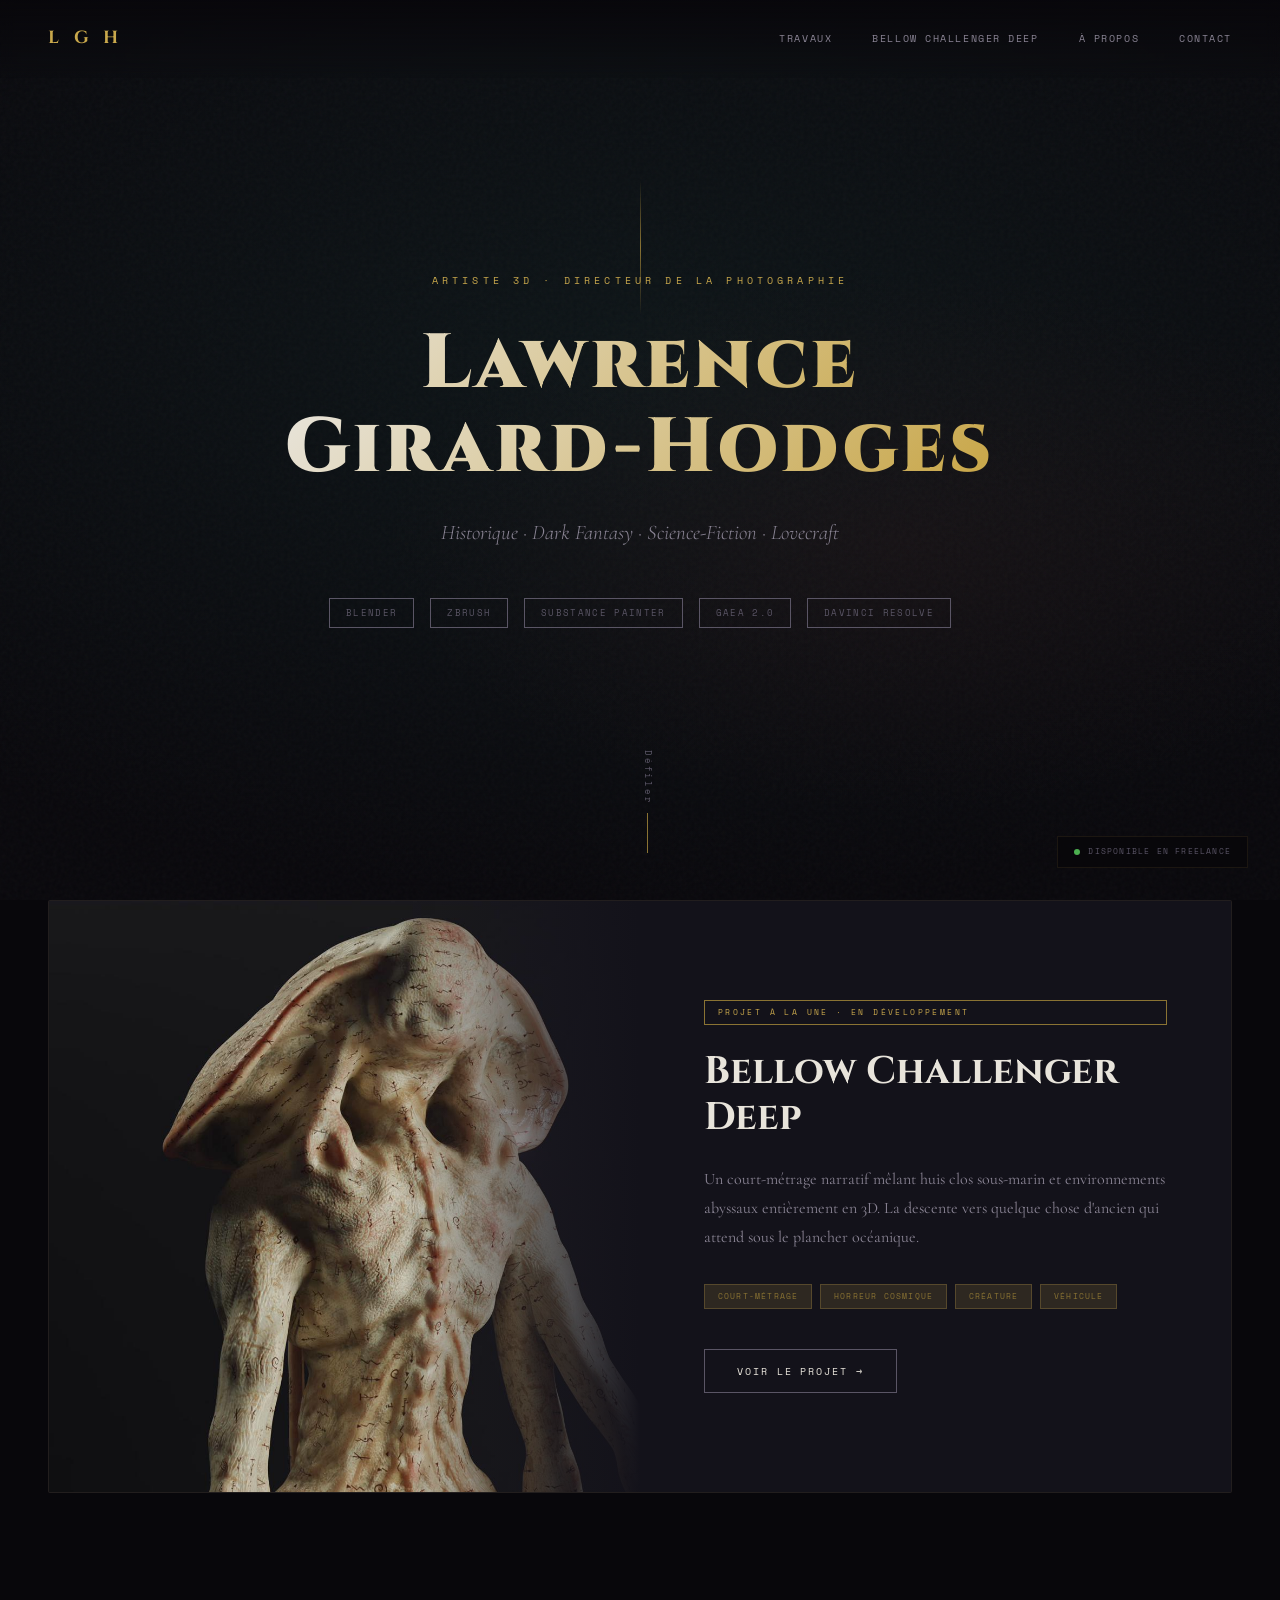
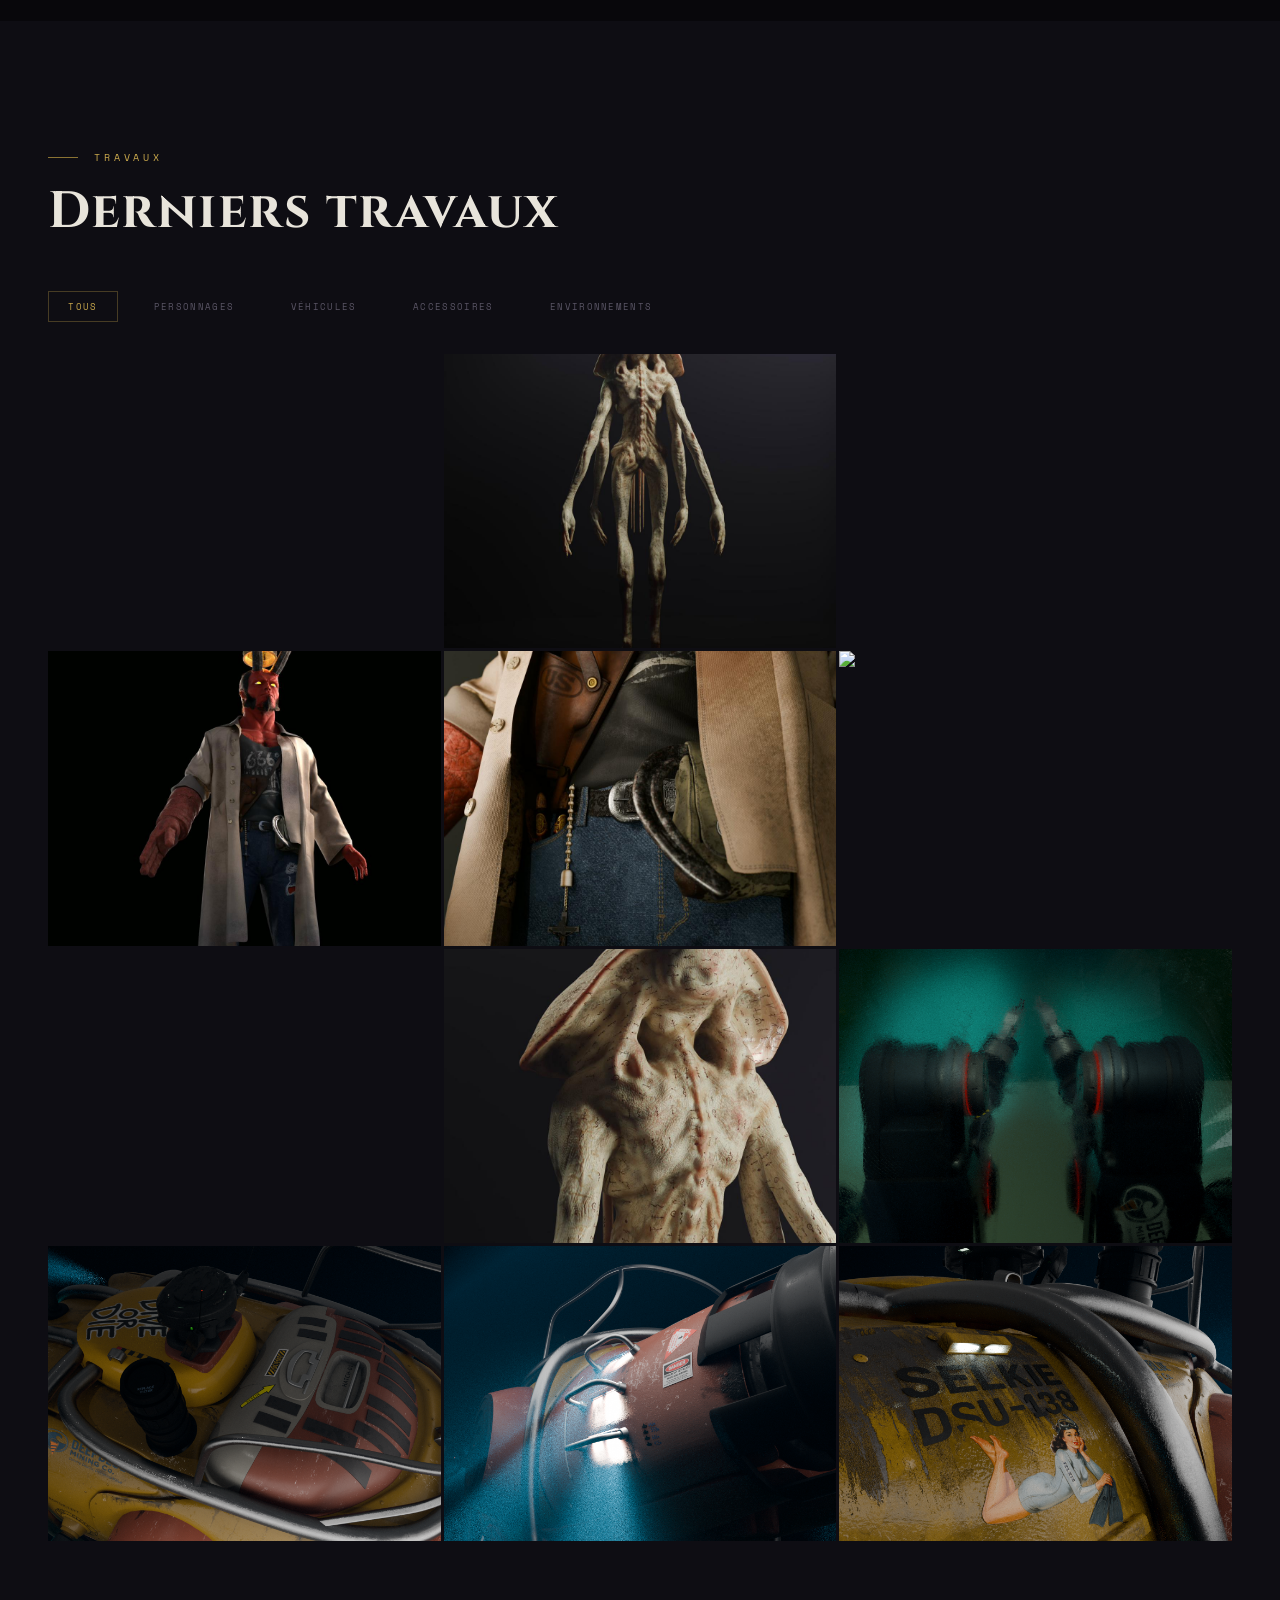
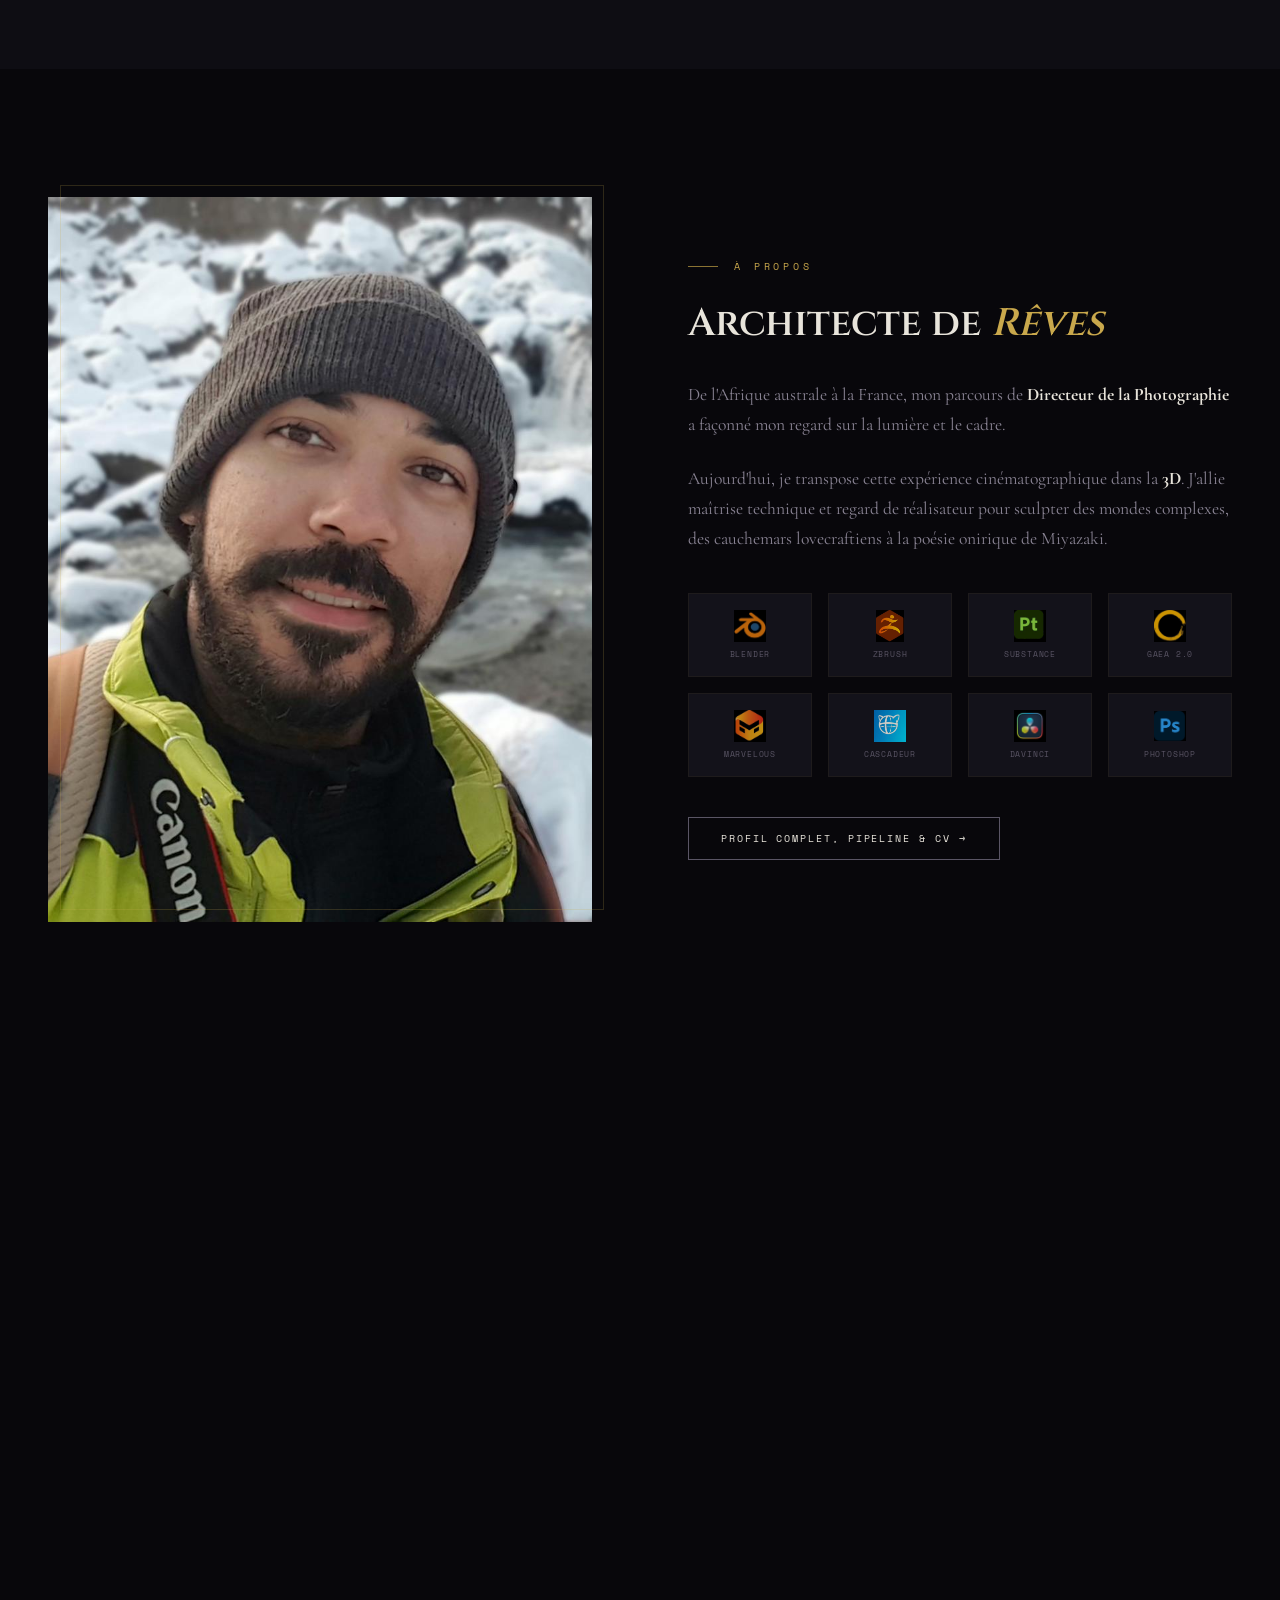
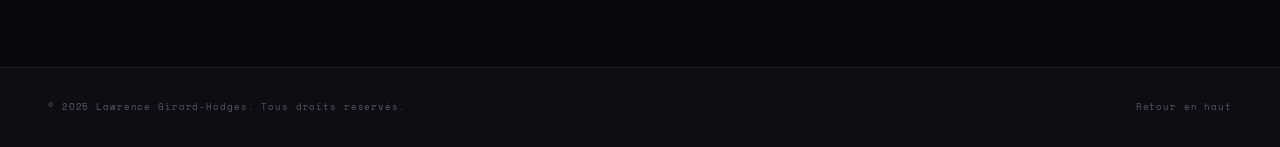
==== commit 743b5ac0: "Update index.html" ====
--- a/index.html
+++ b/index.html
@@ -150,7 +150,7 @@
       </a>
 
       <a href="projet/submarine.html" class="work-item" data-category="vehicle" style="display:block">
-        <img src="assets/images/projects/submarine/Submarine_Vehicles_Final_01.jpg" alt="Submarine" loading="lazy">
+        <img src="assets/images/projects/submarine/Submarine_Vehicles_Final_01.png" alt="Submarine" loading="lazy">
         <div class="work-overlay">
           <span>Véhicule</span>
           <h4>Submarine — Deep Sea Vessel</h4>
@@ -177,14 +177,14 @@
       </a>
 
       <a href="projet/submarine.html" class="work-item" data-category="vehicle" style="display:block">
-        <img src="assets/images/projects/submarine/Submarine_Vehicles_Final_05.jpg" alt="Submarine atmosphère" loading="lazy">
+        <img src="assets/images/projects/submarine/Submarine_Vehicles_Final_05.png" alt="Submarine atmosphère" loading="lazy">
         <div class="work-overlay">
           <span>Véhicule</span>
           <h4>Submarine — Vue atmosphérique</h4>
         </div>
 
       <a href="projet/submarine.html" class="work-item" data-category="vehicle" style="display:block">
-        <img src="assets/images/projects/submarine/Submarine_Vehicles_Final_04.jpg" alt="Submarine atmosphère" loading="lazy">
+        <img src="assets/images/projects/submarine/Submarine_Vehicles_Final_04.png" alt="Submarine atmosphère" loading="lazy">
         <div class="work-overlay">
           <span>Véhicule</span>
           <h4>Submarine — Vue atmosphérique</h4>
@@ -192,7 +192,7 @@
       </a>
 
       <a href="projet/submarine.html" class="work-item" data-category="vehicle" style="display:block">
-        <img src="assets/images/projects/submarine/Submarine_Vehicles_Final_03.jpg" alt="Submarine atmosphère" loading="lazy">
+        <img src="assets/images/projects/submarine/Submarine_Vehicles_Final_03.png" alt="Submarine atmosphère" loading="lazy">
         <div class="work-overlay">
           <span>Véhicule</span>
           <h4>Submarine — Vue atmosphérique</h4>
@@ -200,7 +200,7 @@
       </a>
 
       <a href="projet/submarine.html" class="work-item" data-category="vehicle" style="display:block">
-        <img src="assets/images/projects/submarine/Submarine_Vehicles_Final_08.jpg" alt="Submarine atmosphère" loading="lazy">
+        <img src="assets/images/projects/submarine/Submarine_Vehicles_Final_08.png" alt="Submarine atmosphère" loading="lazy">
         <div class="work-overlay">
           <span>Véhicule</span>
           <h4>Submarine — Vue atmosphérique</h4>
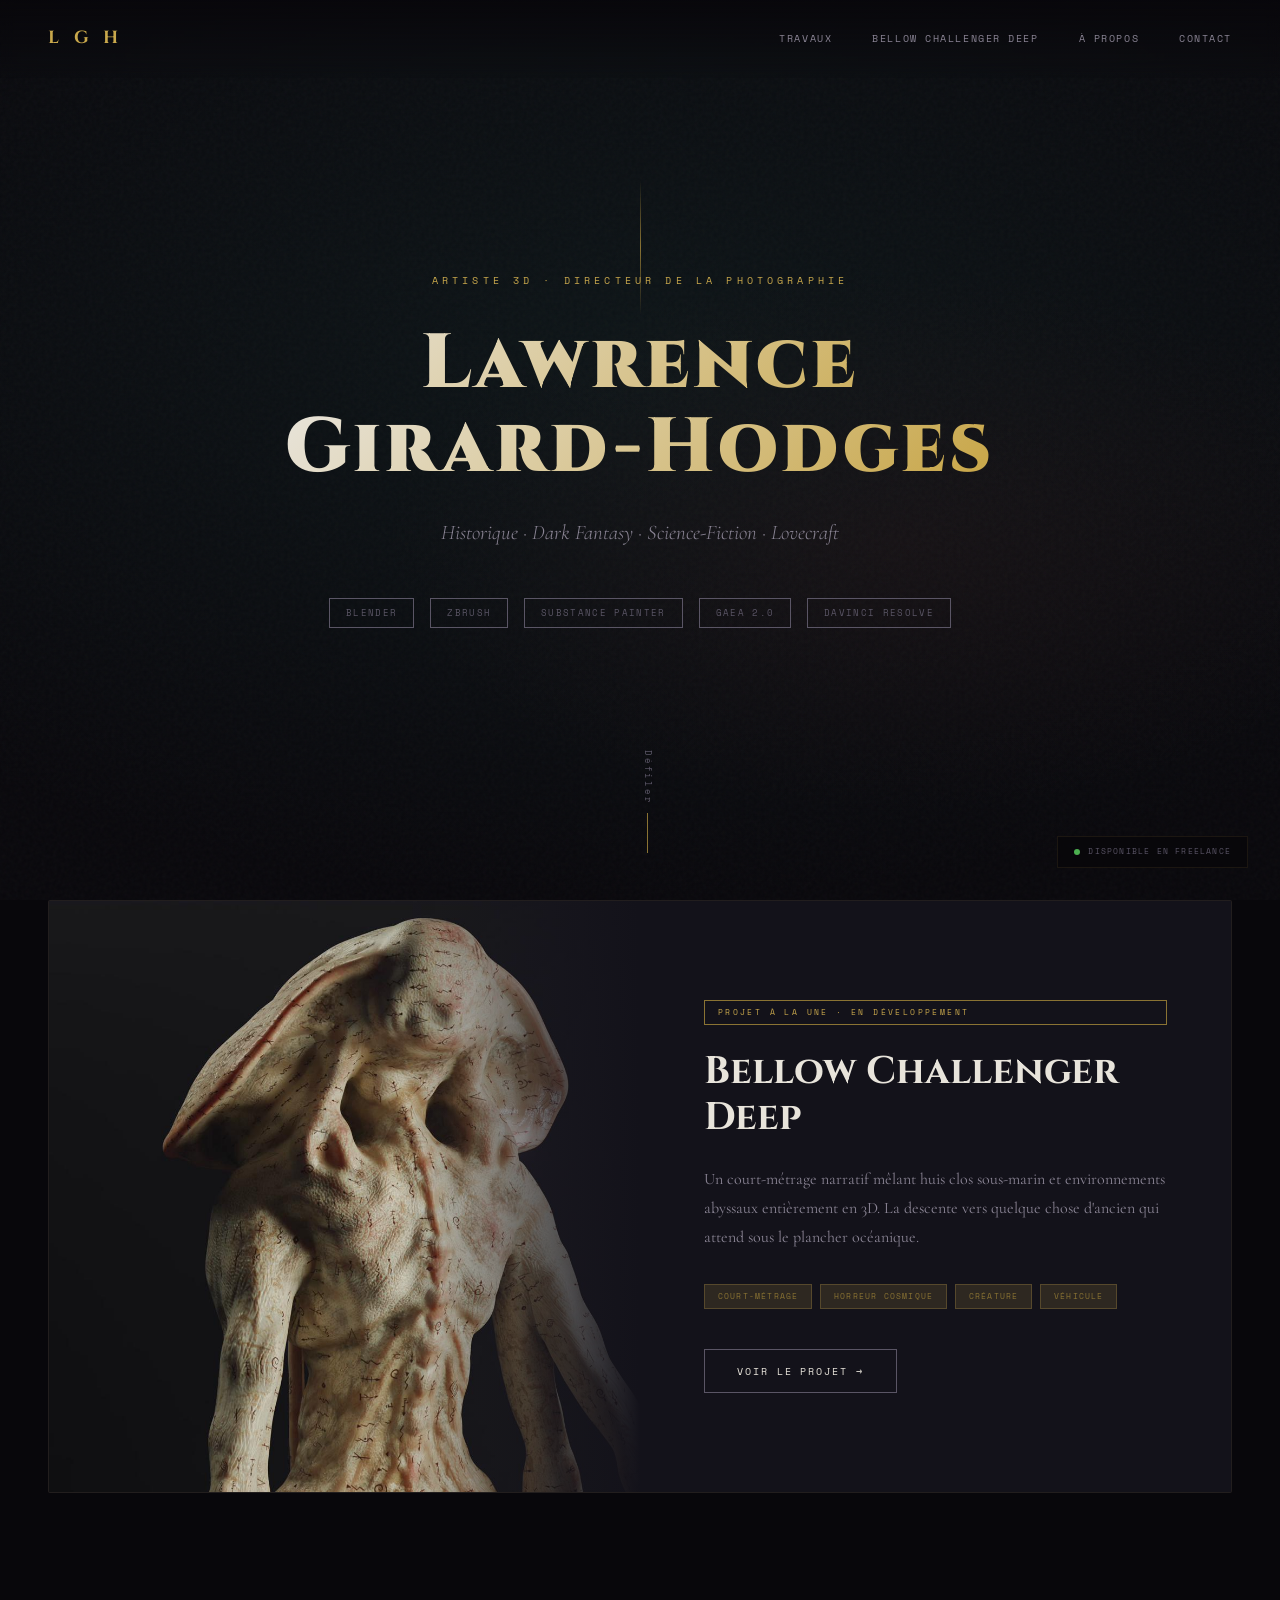
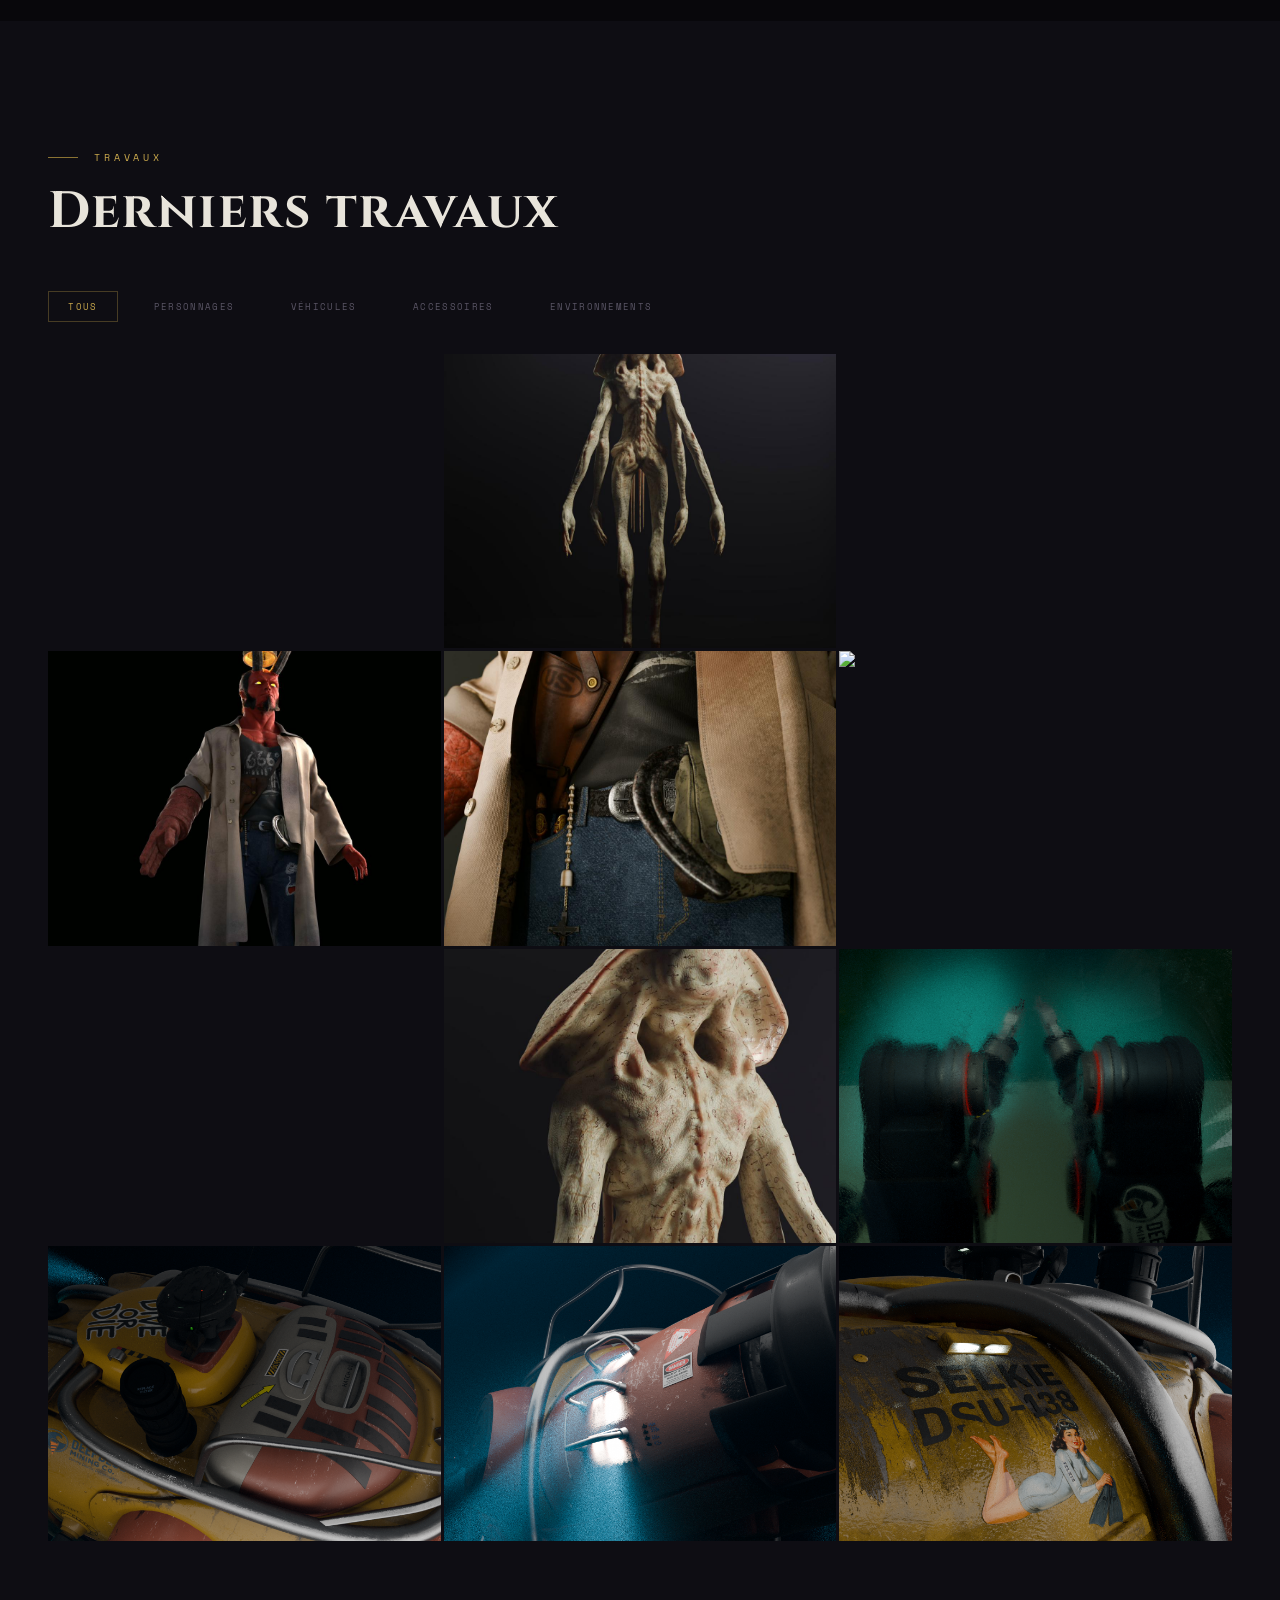
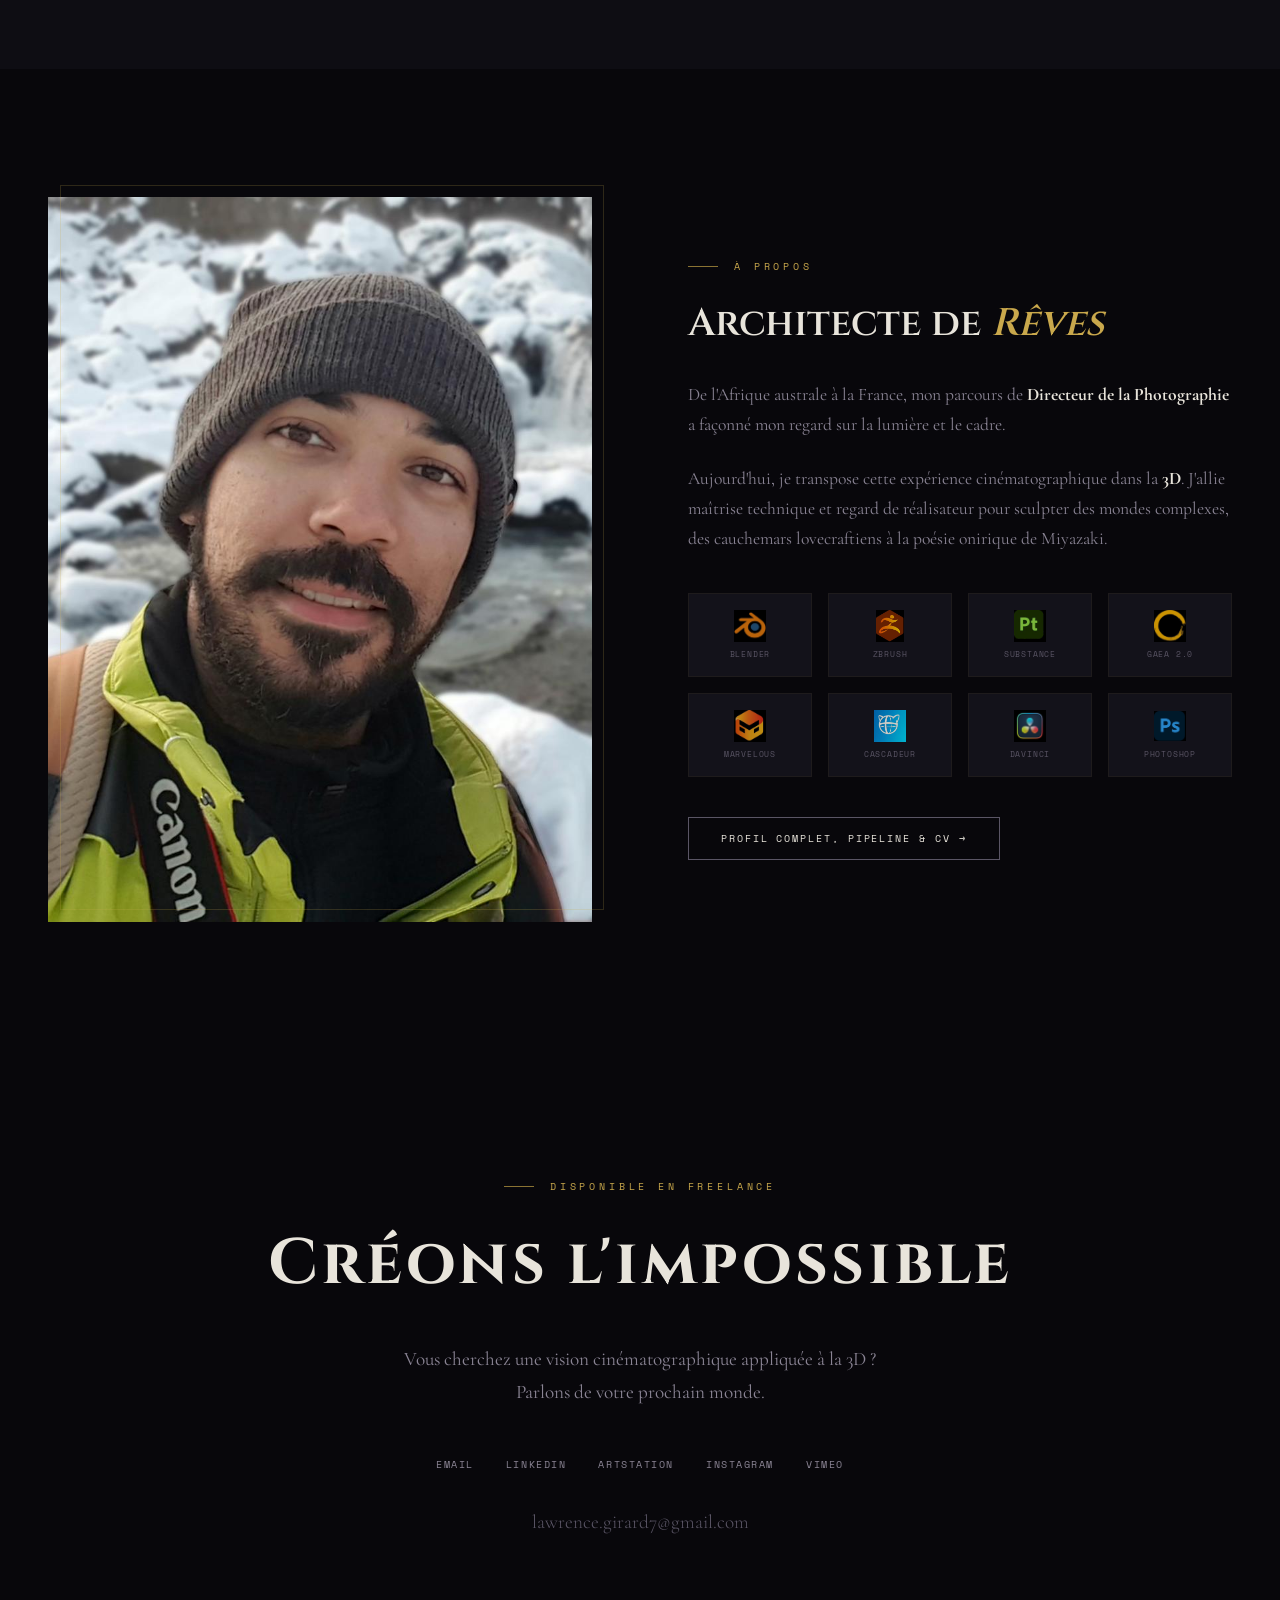
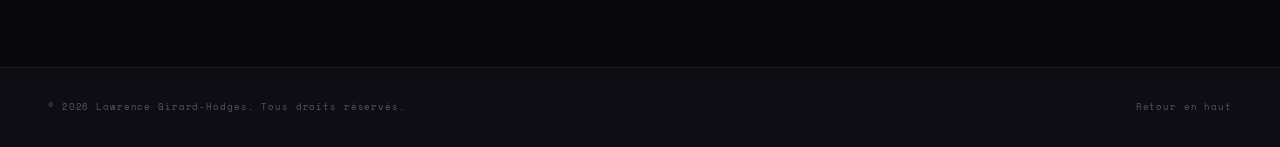
==== commit 1825b018: "Update copyright year in footer to 2026" ====
--- a/index.html
+++ b/index.html
@@ -290,7 +290,7 @@
 </section>
 
 <footer>
-  <span>© 2025 Lawrence Girard-Hodges. Tous droits réservés.</span>
+  <span>© 2026 Lawrence Girard-Hodges. Tous droits réservés.</span>
   <a href="#top">Retour en haut</a>
 </footer>
 
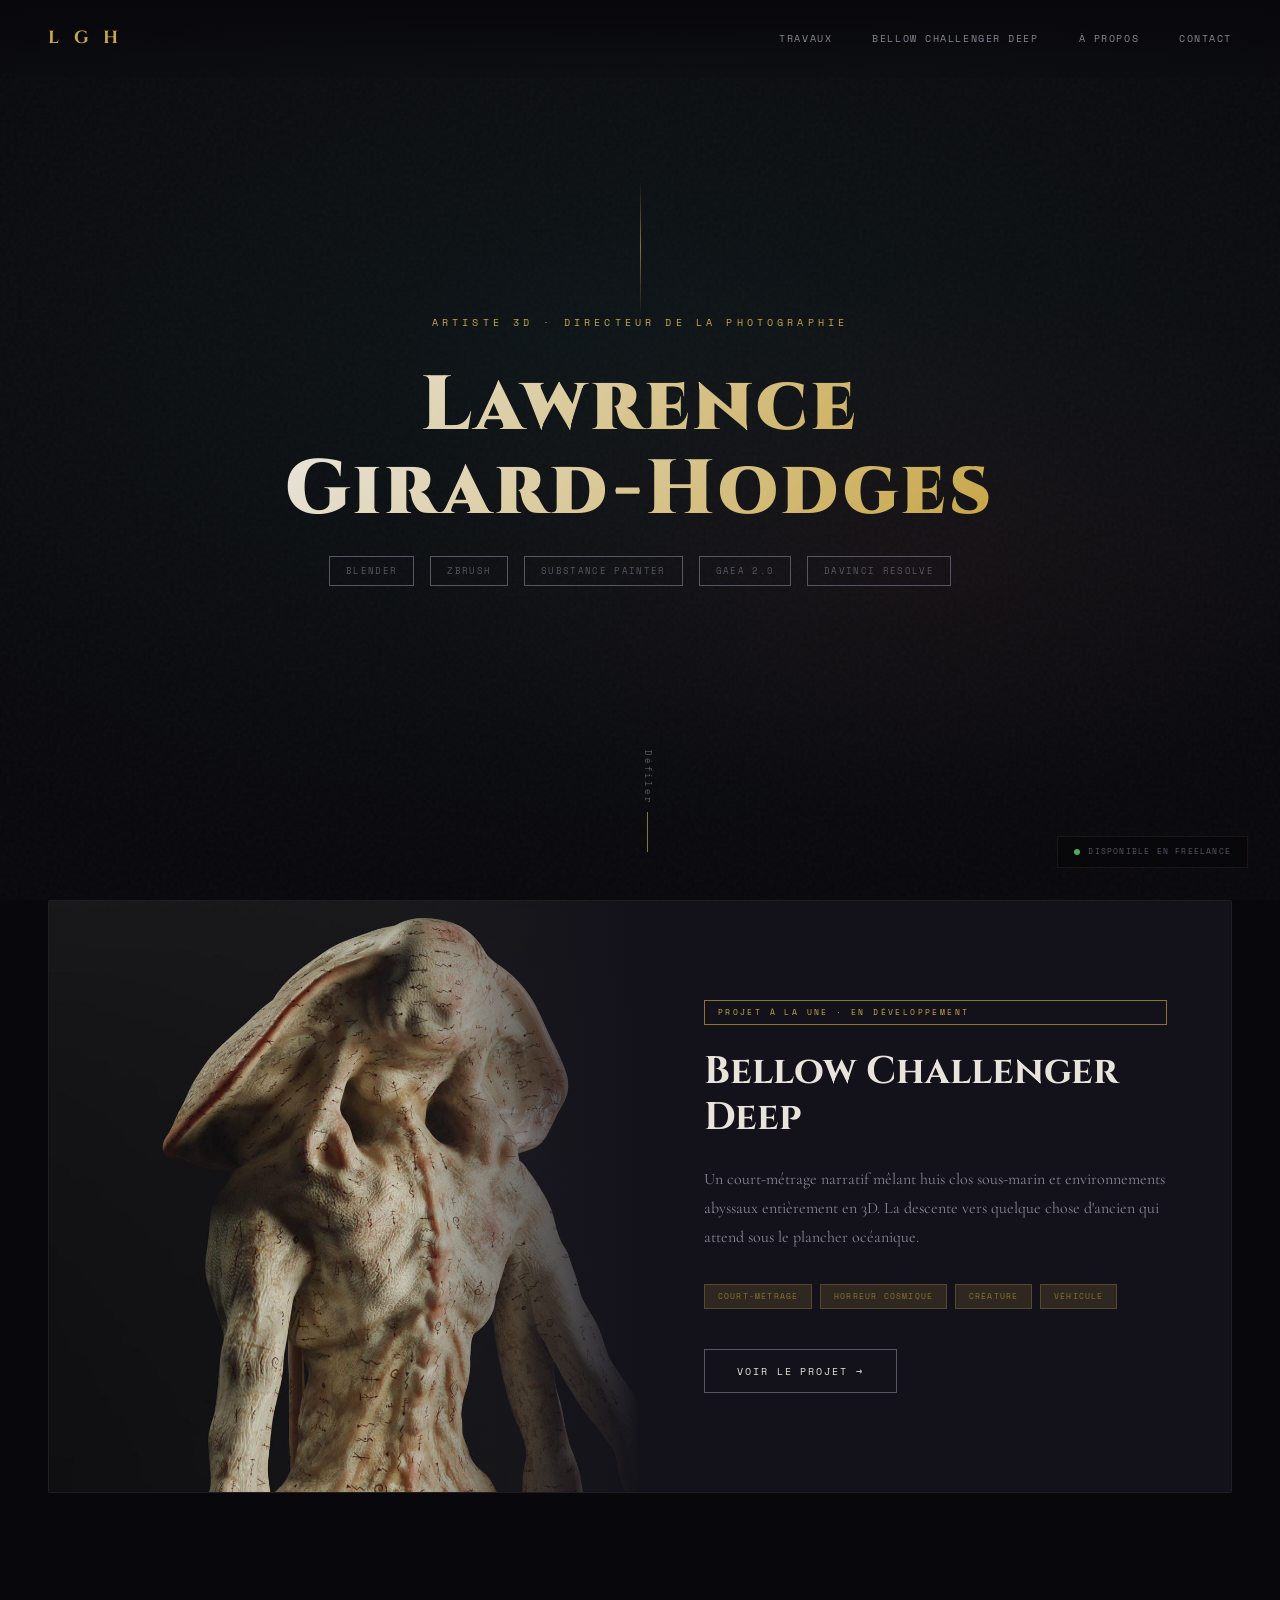
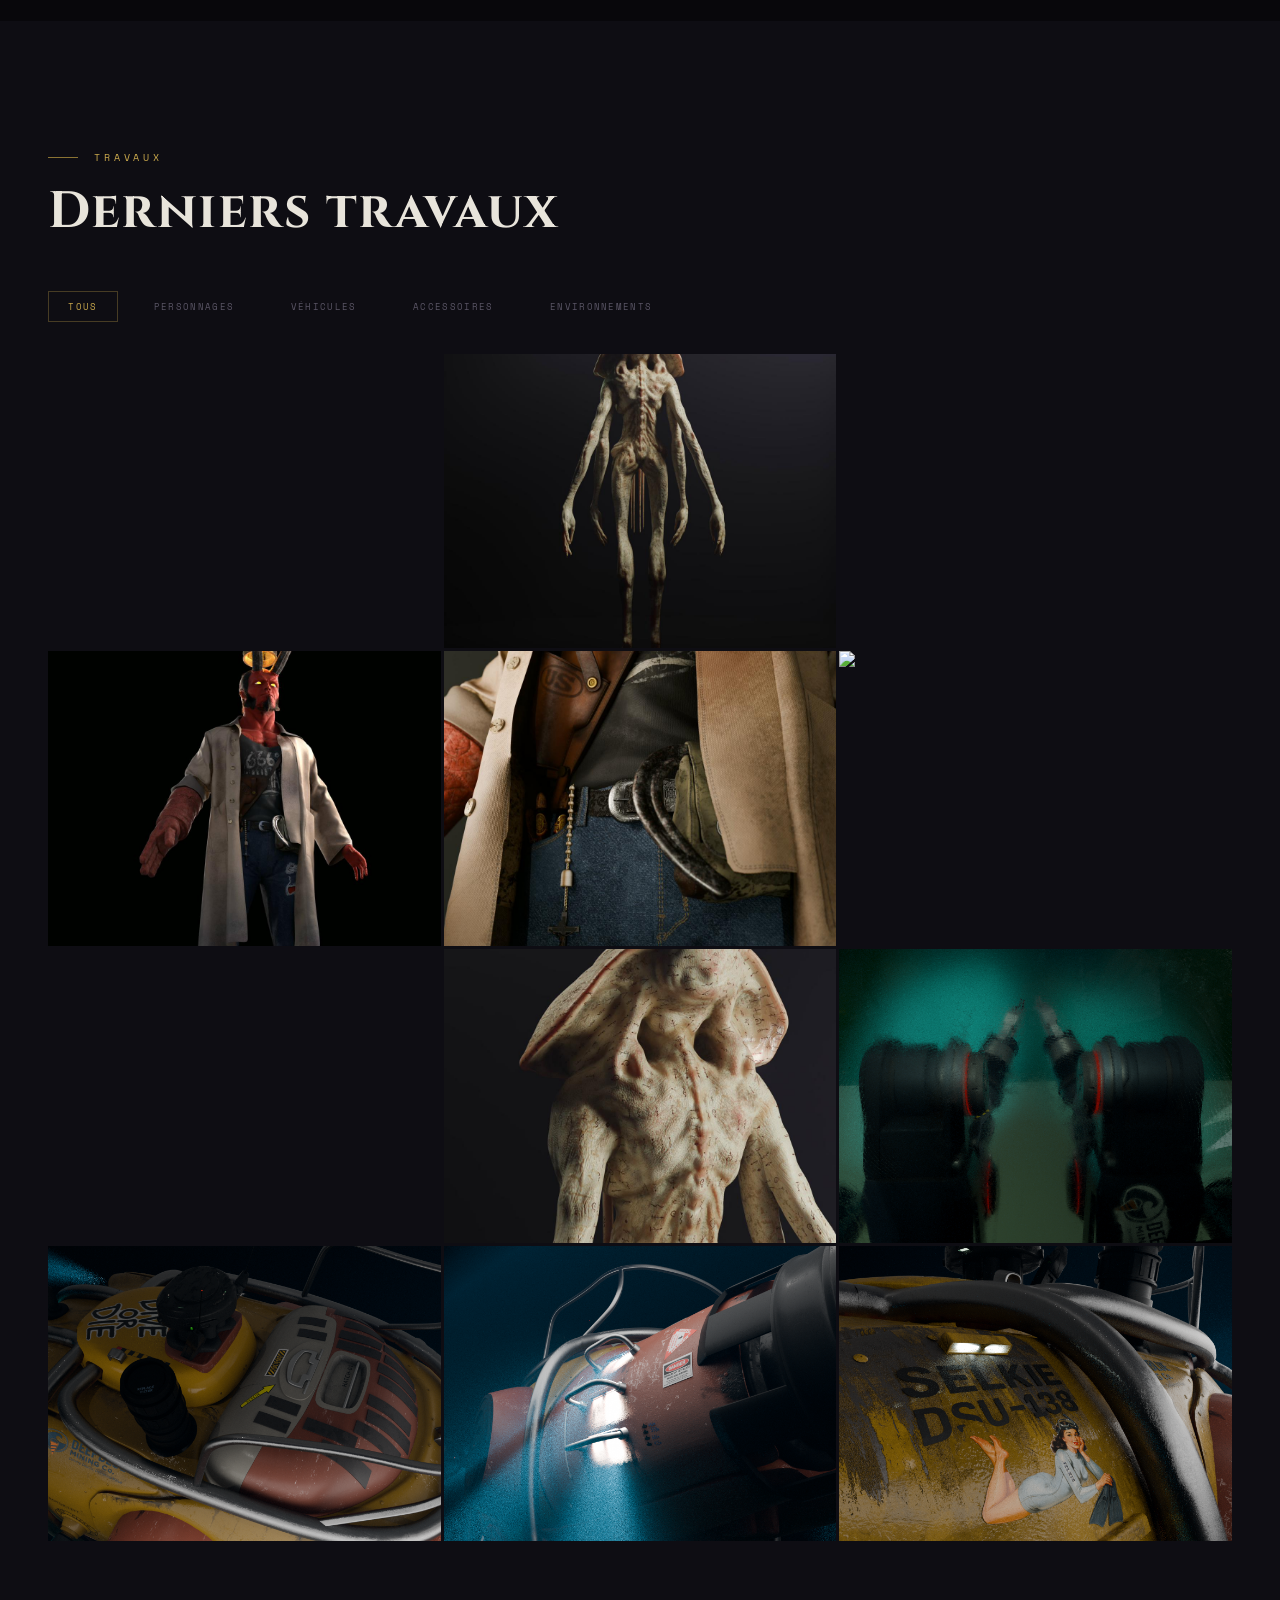
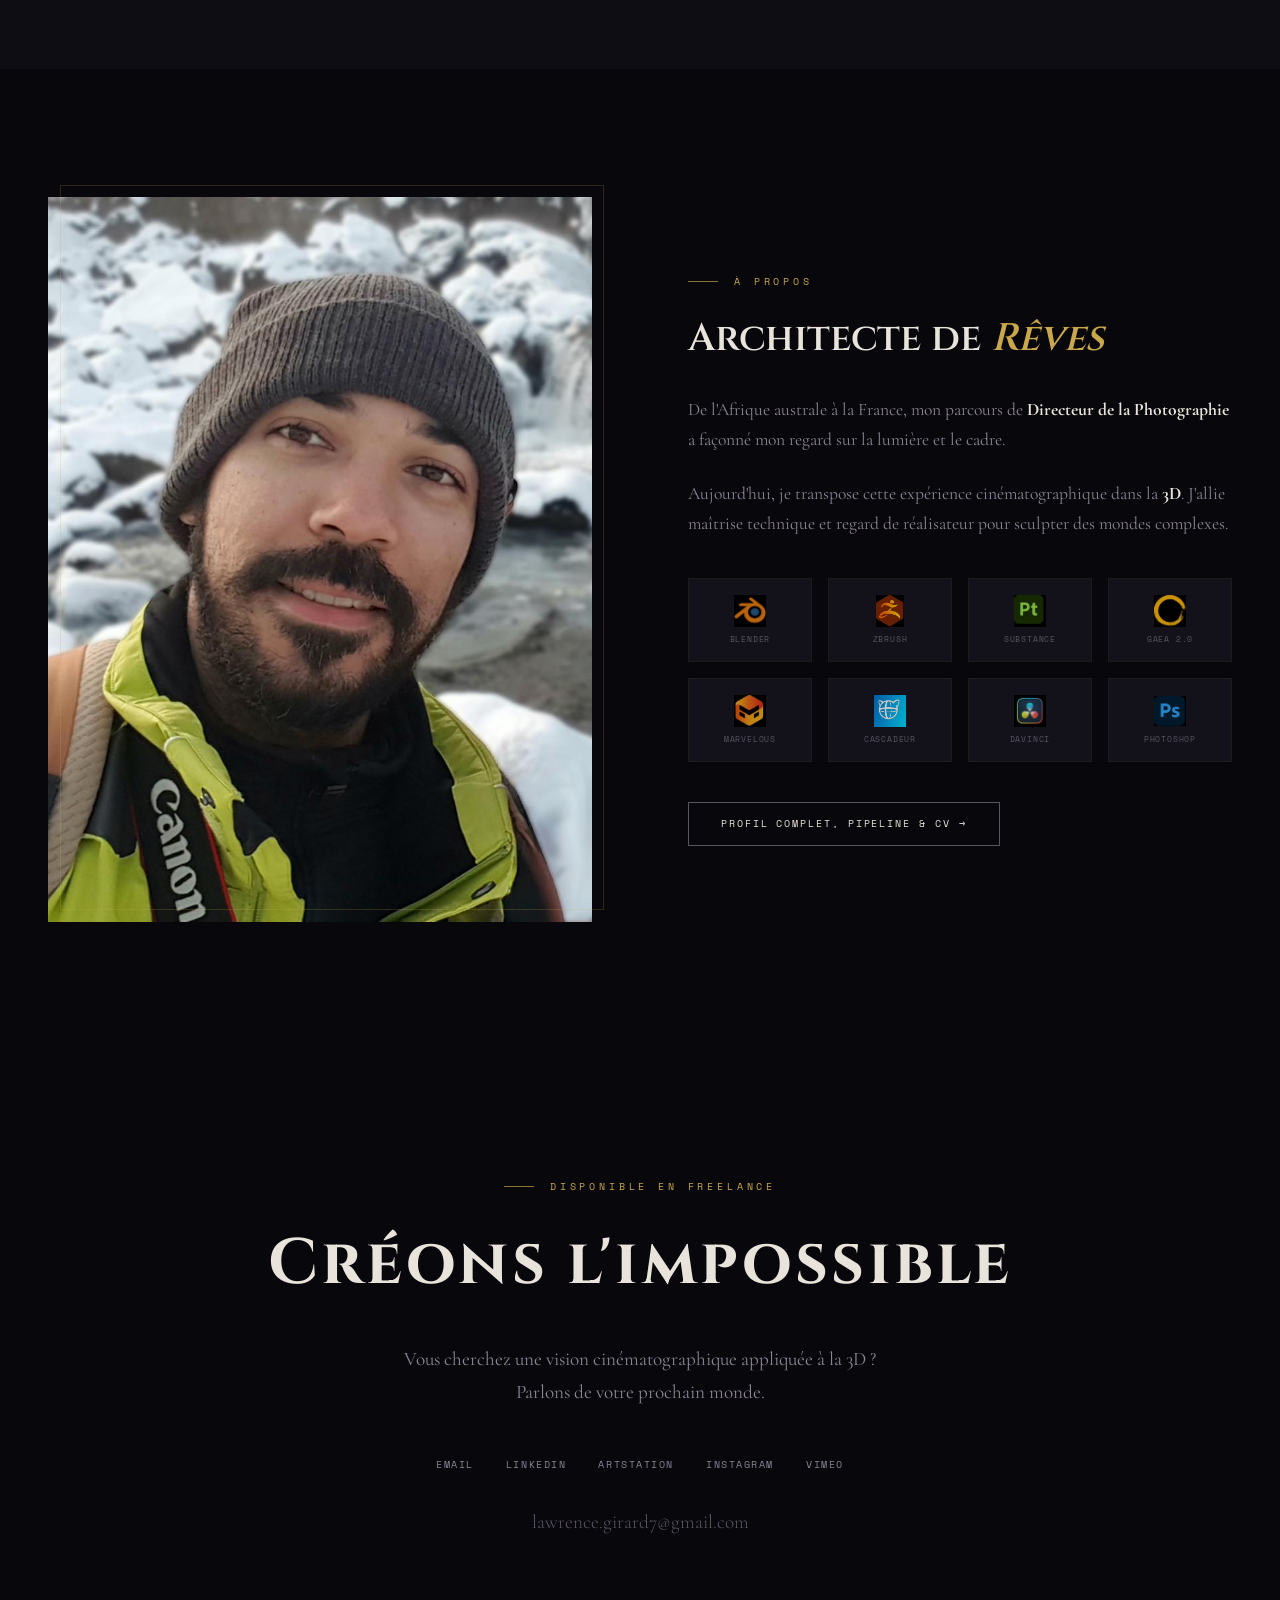
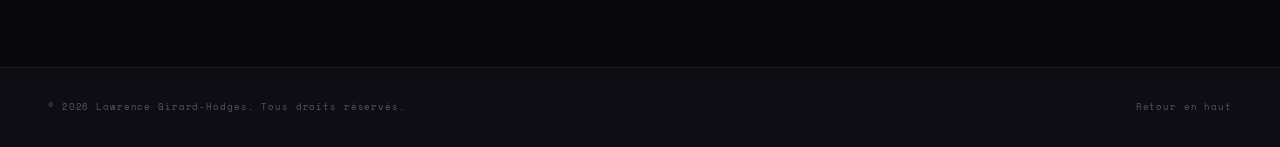
==== commit ebf9760a: "Update hero section by removing tagline and text Removed a tagline and part of a description in the " ====
--- a/index.html
+++ b/index.html
@@ -48,7 +48,7 @@
       <span>Lawrence</span>
       <span>Girard-Hodges</span>
     </h1>
-    <p class="hero-tagline">Historique · Dark Fantasy · Science-Fiction · Lovecraft</p>
+    
     <div class="hero-tags">
       <span class="hero-tag">Blender</span>
       <span class="hero-tag">ZBrush</span>
@@ -225,8 +225,7 @@
       </p>
       <p>
         Aujourd'hui, je transpose cette expérience cinématographique dans la <strong>3D</strong>.
-        J'allie maîtrise technique et regard de réalisateur pour sculpter des mondes complexes,
-        des cauchemars lovecraftiens à la poésie onirique de Miyazaki.
+        J'allie maîtrise technique et regard de réalisateur pour sculpter des mondes complexes.
       </p>
       <div class="tools-grid">
         <div class="tool">
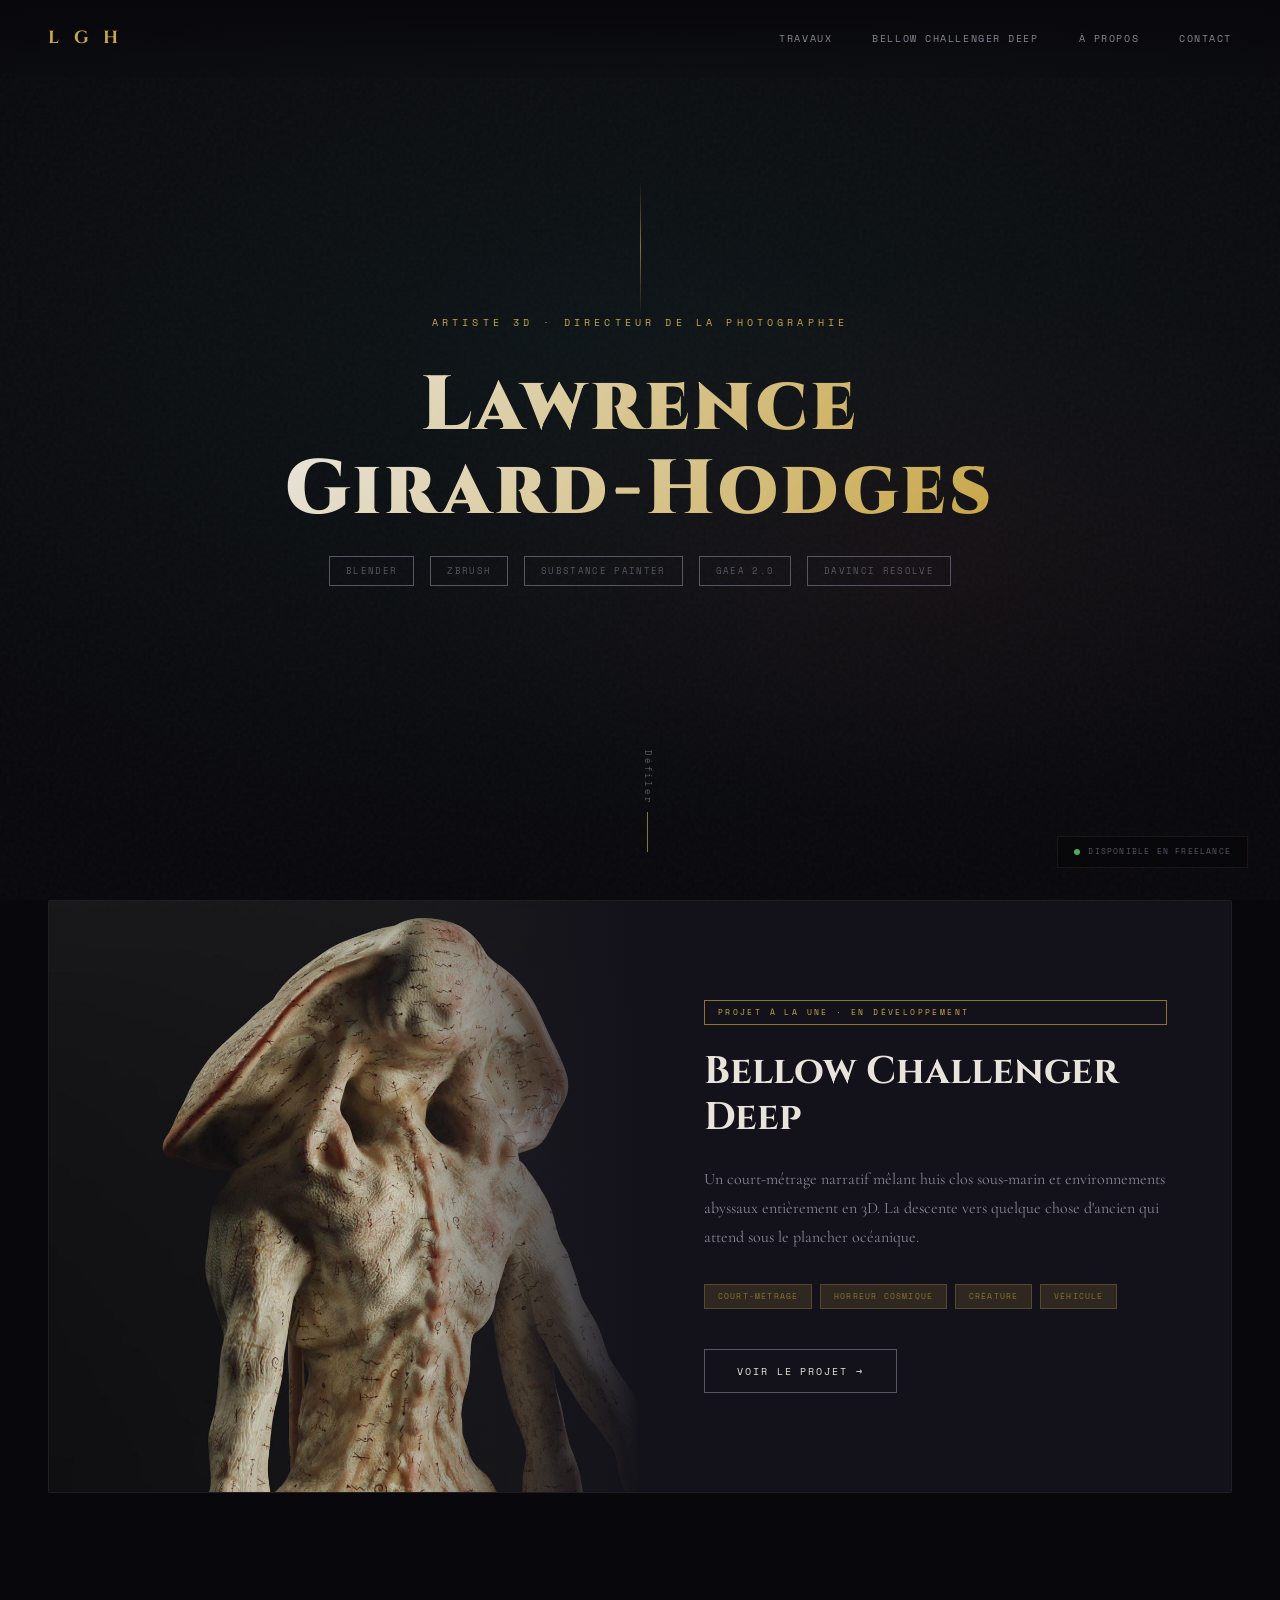
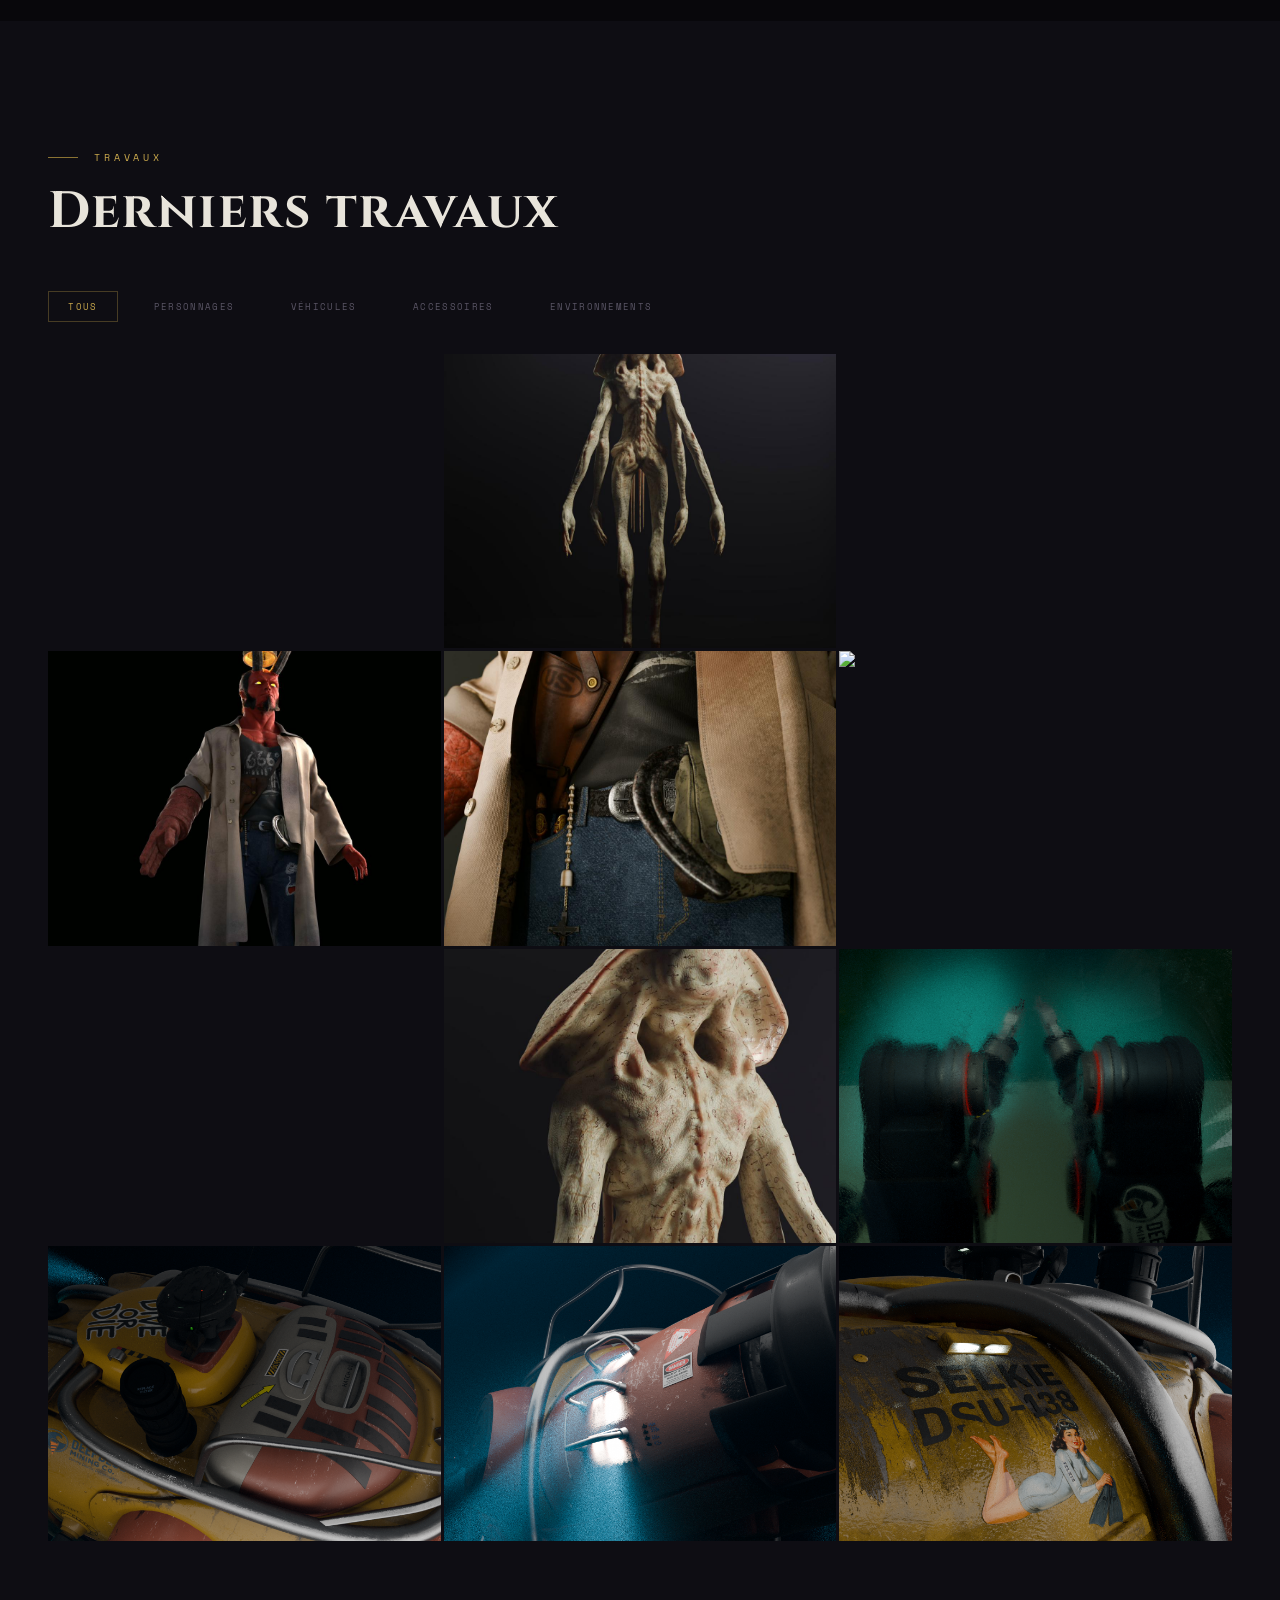
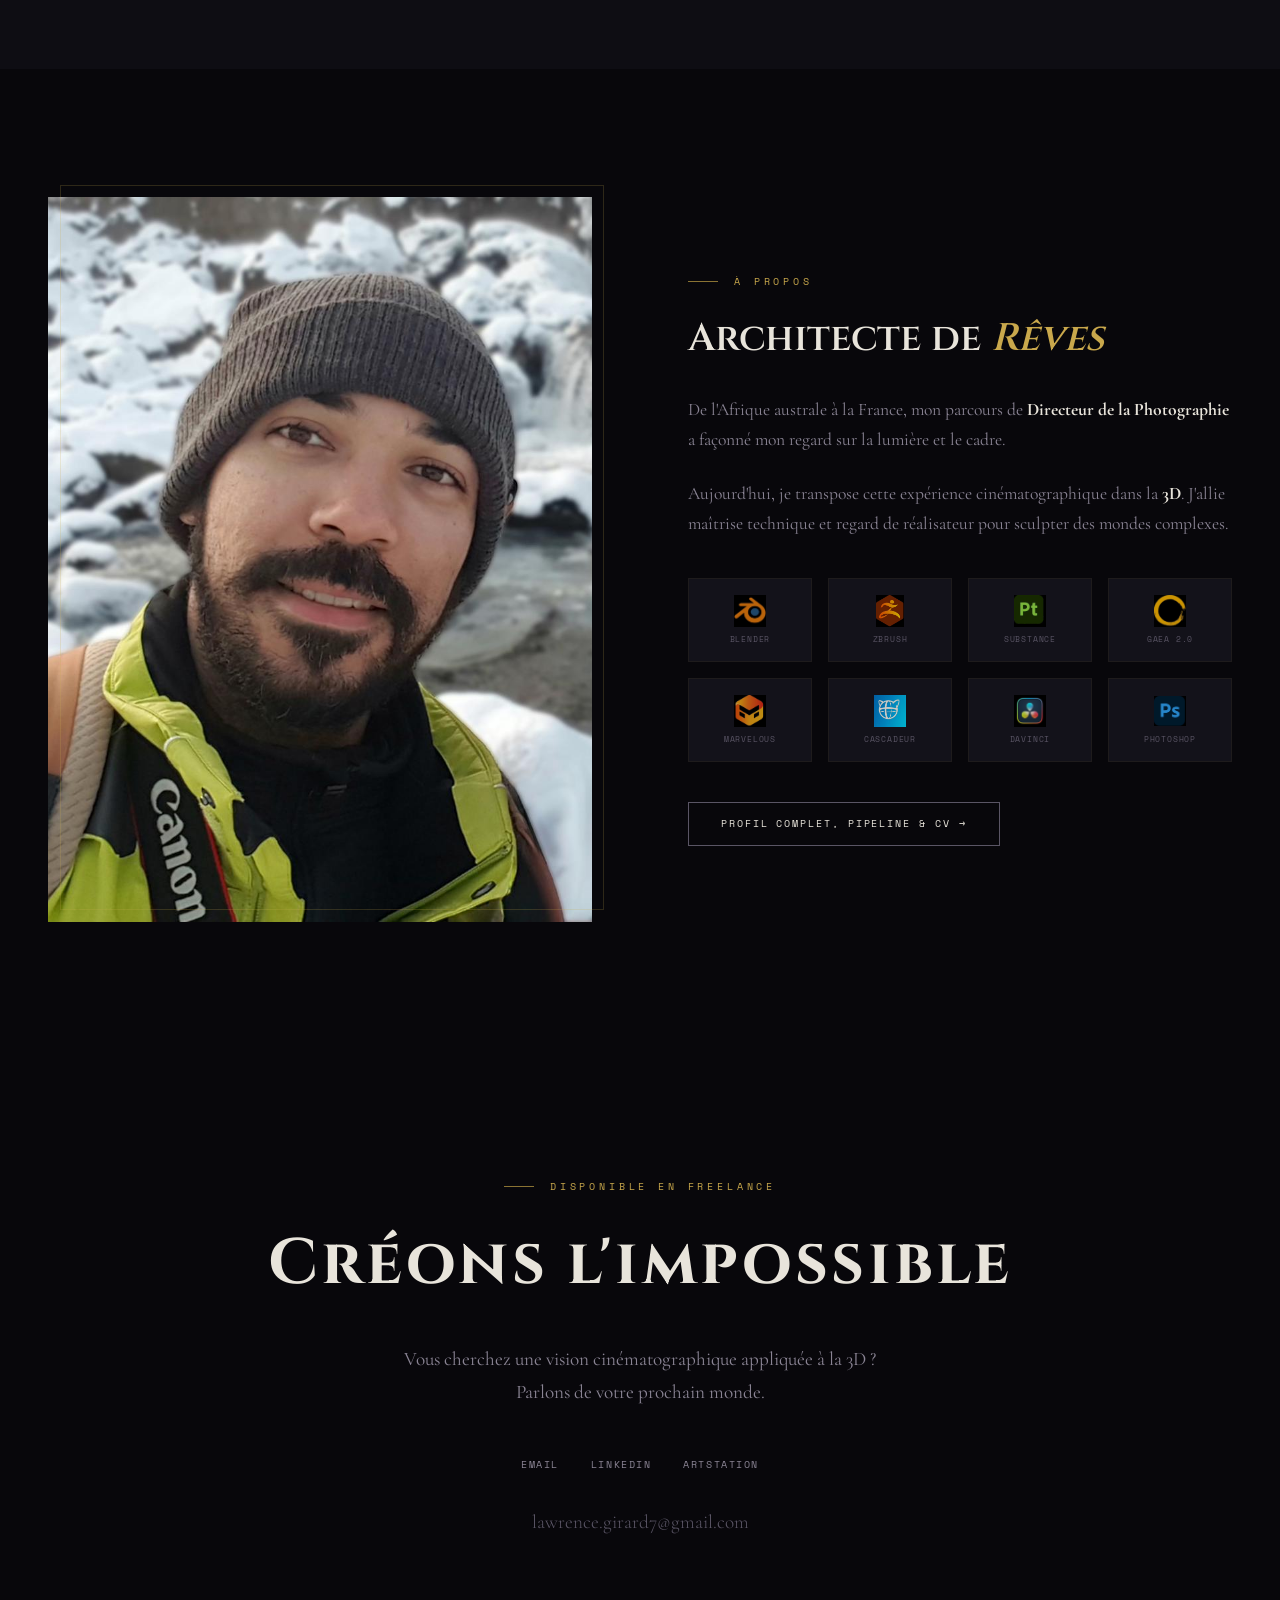
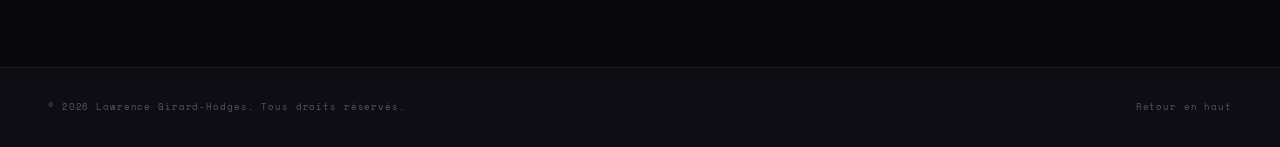
==== commit f5686f99: "Remove Instagram and Vimeo links from contact section" ====
--- a/index.html
+++ b/index.html
@@ -281,8 +281,6 @@
       <a href="mailto:lawrence.girard7@gmail.com" class="contact-link">Email</a>
       <a href="https://www.linkedin.com/in/lawrence-girard-b16b5947" target="_blank" class="contact-link">LinkedIn</a>
       <a href="https://www.artstation.com/lawrencegirard" target="_blank" class="contact-link">ArtStation</a>
-      <a href="https://www.instagram.com/" target="_blank" class="contact-link">Instagram</a>
-      <a href="https://vimeo.com/" target="_blank" class="contact-link">Vimeo</a>
     </div>
     <a href="mailto:lawrence.girard7@gmail.com" class="contact-email">lawrence.girard7@gmail.com</a>
   </div>
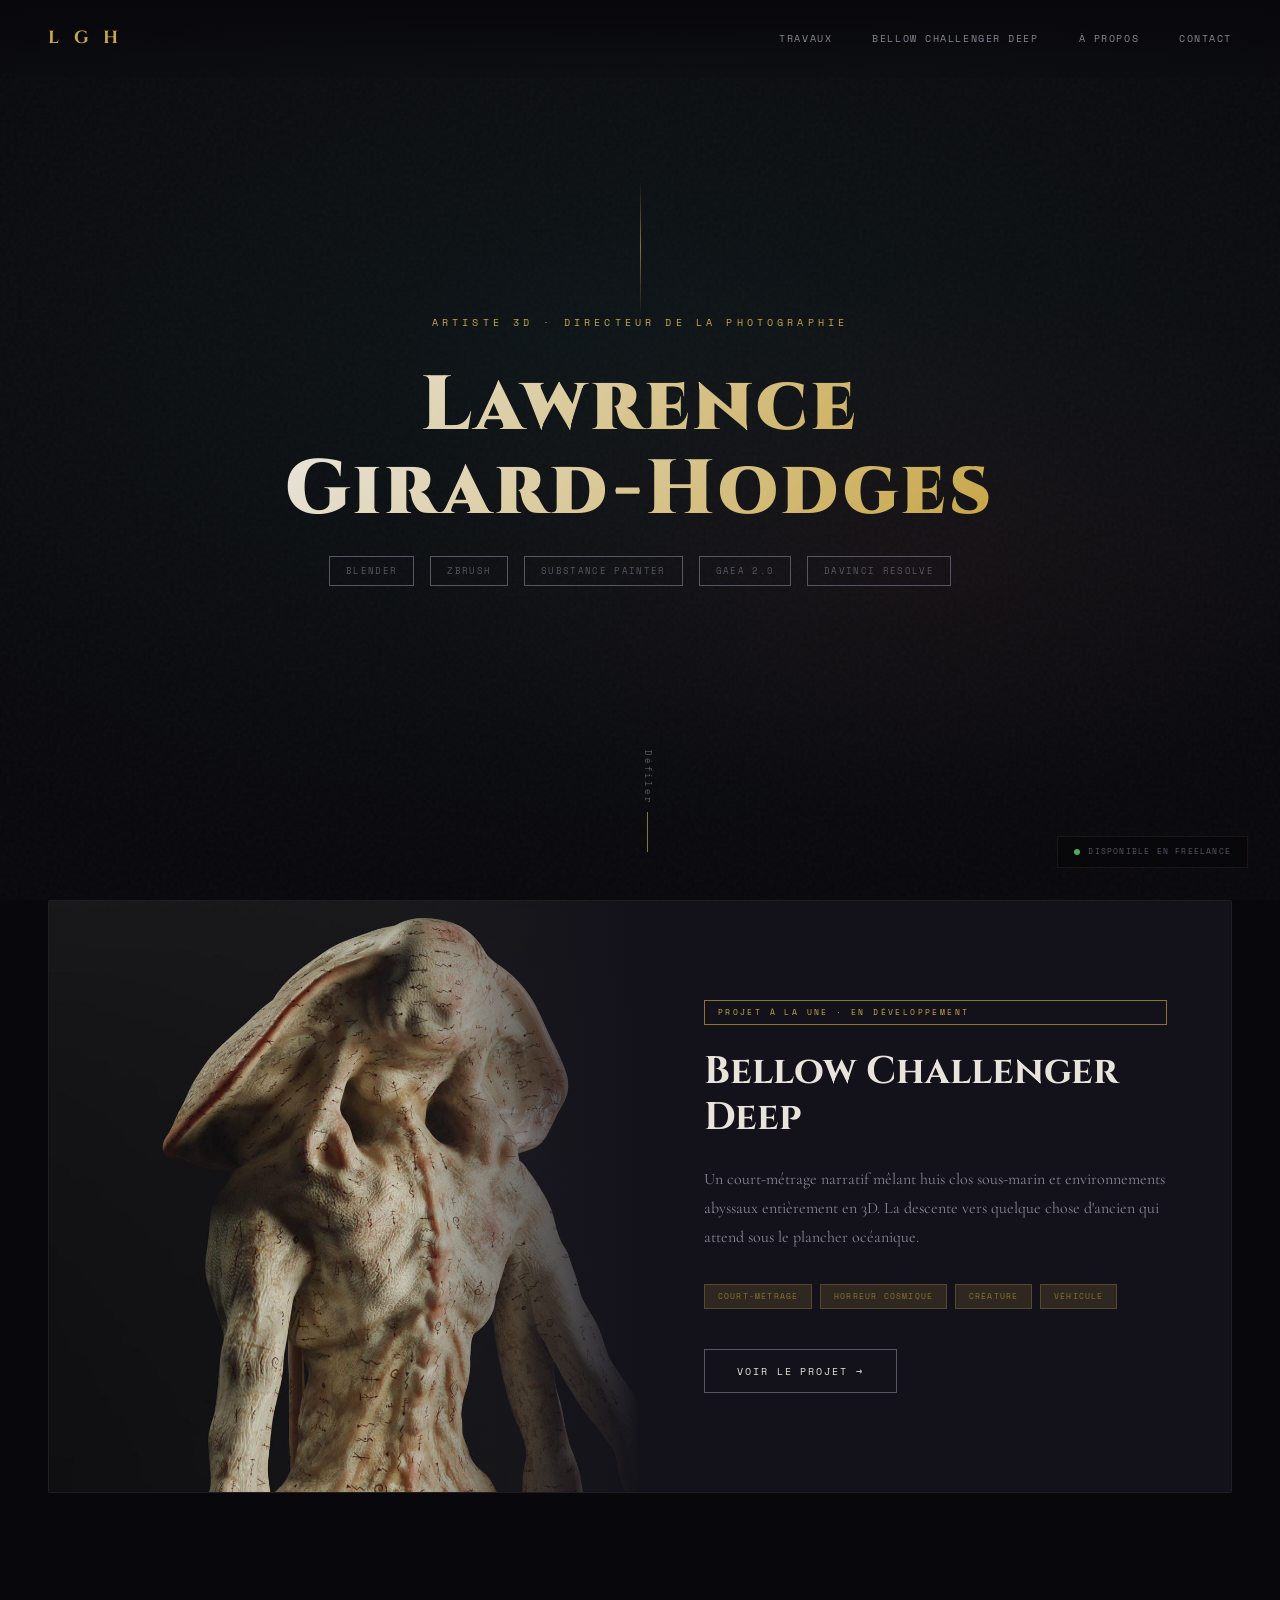
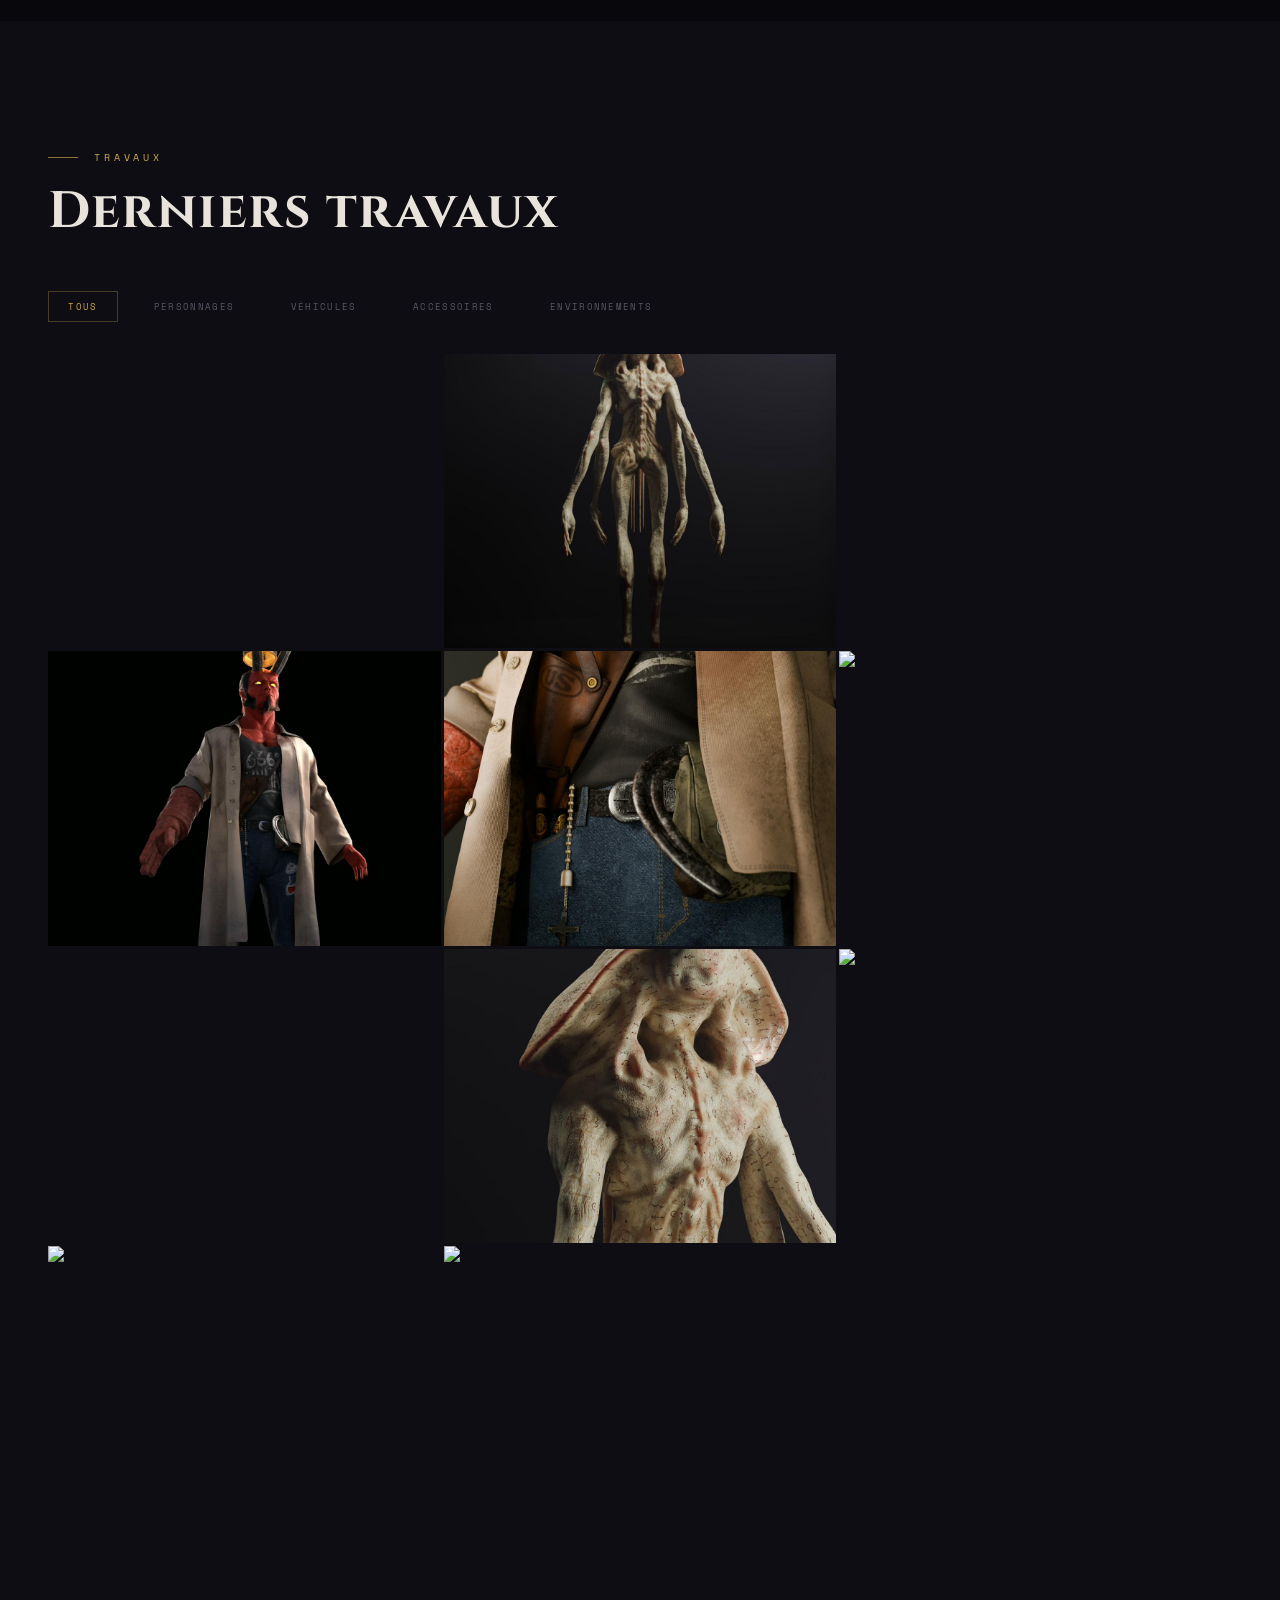
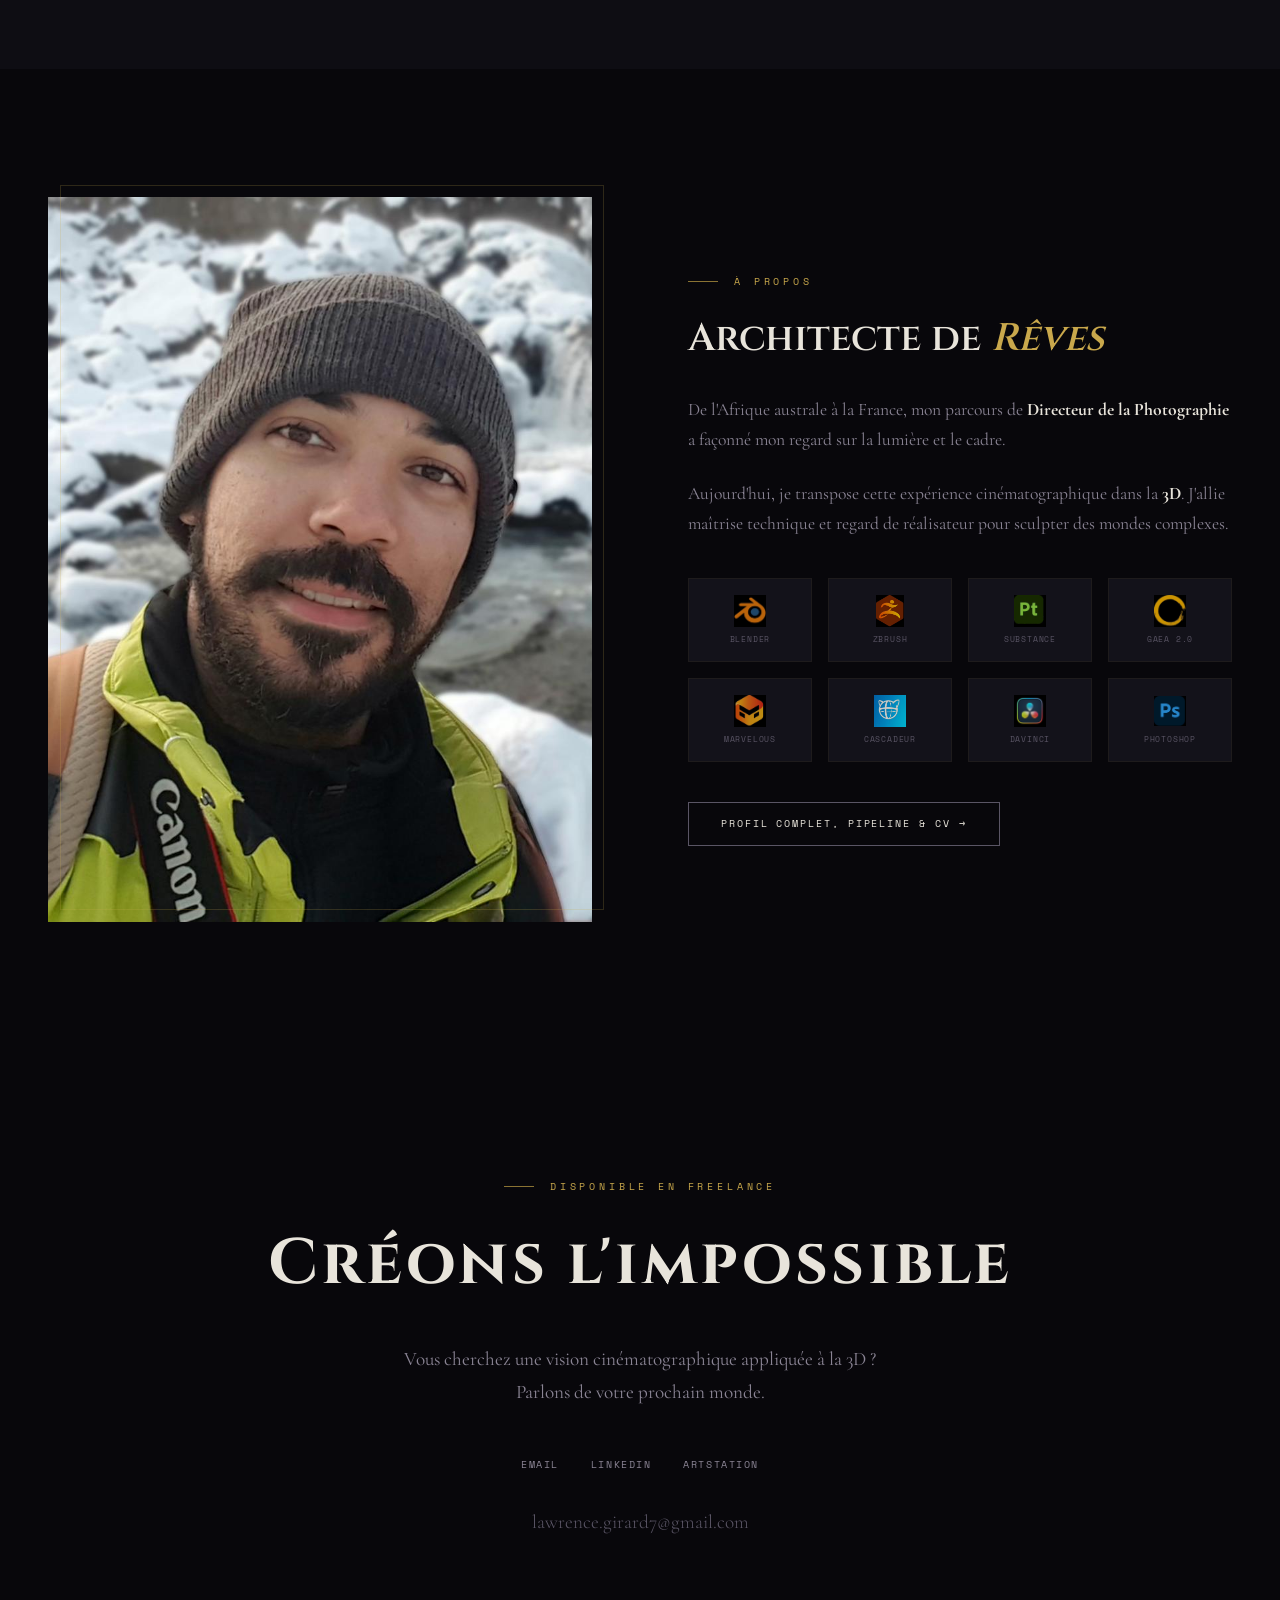
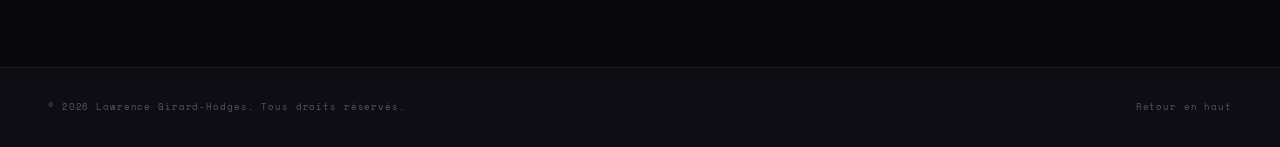
==== commit 48ef2638: "Update submarine images in index.html" ====
--- a/index.html
+++ b/index.html
@@ -150,7 +150,7 @@
       </a>
 
       <a href="projet/submarine.html" class="work-item" data-category="vehicle" style="display:block">
-        <img src="assets/images/projects/submarine/Submarine_Vehicles_Final_01.png" alt="Submarine" loading="lazy">
+        <img src="assets/images/projects/submarine/Submarine_V2_Last_01.png" alt="Submarine" loading="lazy">
         <div class="work-overlay">
           <span>Véhicule</span>
           <h4>Submarine — Deep Sea Vessel</h4>
@@ -177,14 +177,14 @@
       </a>
 
       <a href="projet/submarine.html" class="work-item" data-category="vehicle" style="display:block">
-        <img src="assets/images/projects/submarine/Submarine_Vehicles_Final_05.png" alt="Submarine atmosphère" loading="lazy">
+        <img src="assets/images/projects/submarine/Submarine_V2_Last_03.png" alt="Submarine atmosphère" loading="lazy">
         <div class="work-overlay">
           <span>Véhicule</span>
           <h4>Submarine — Vue atmosphérique</h4>
         </div>
 
       <a href="projet/submarine.html" class="work-item" data-category="vehicle" style="display:block">
-        <img src="assets/images/projects/submarine/Submarine_Vehicles_Final_04.png" alt="Submarine atmosphère" loading="lazy">
+        <img src="assets/images/projects/submarine/Submarine_V2_Last_04.png" alt="Submarine atmosphère" loading="lazy">
         <div class="work-overlay">
           <span>Véhicule</span>
           <h4>Submarine — Vue atmosphérique</h4>
@@ -192,15 +192,7 @@
       </a>
 
       <a href="projet/submarine.html" class="work-item" data-category="vehicle" style="display:block">
-        <img src="assets/images/projects/submarine/Submarine_Vehicles_Final_03.png" alt="Submarine atmosphère" loading="lazy">
-        <div class="work-overlay">
-          <span>Véhicule</span>
-          <h4>Submarine — Vue atmosphérique</h4>
-        </div>
-      </a>
-
-      <a href="projet/submarine.html" class="work-item" data-category="vehicle" style="display:block">
-        <img src="assets/images/projects/submarine/Submarine_Vehicles_Final_08.png" alt="Submarine atmosphère" loading="lazy">
+        <img src="assets/images/projects/submarine/Submarine_V2_Last_01.png" alt="Submarine atmosphère" loading="lazy">
         <div class="work-overlay">
           <span>Véhicule</span>
           <h4>Submarine — Vue atmosphérique</h4>
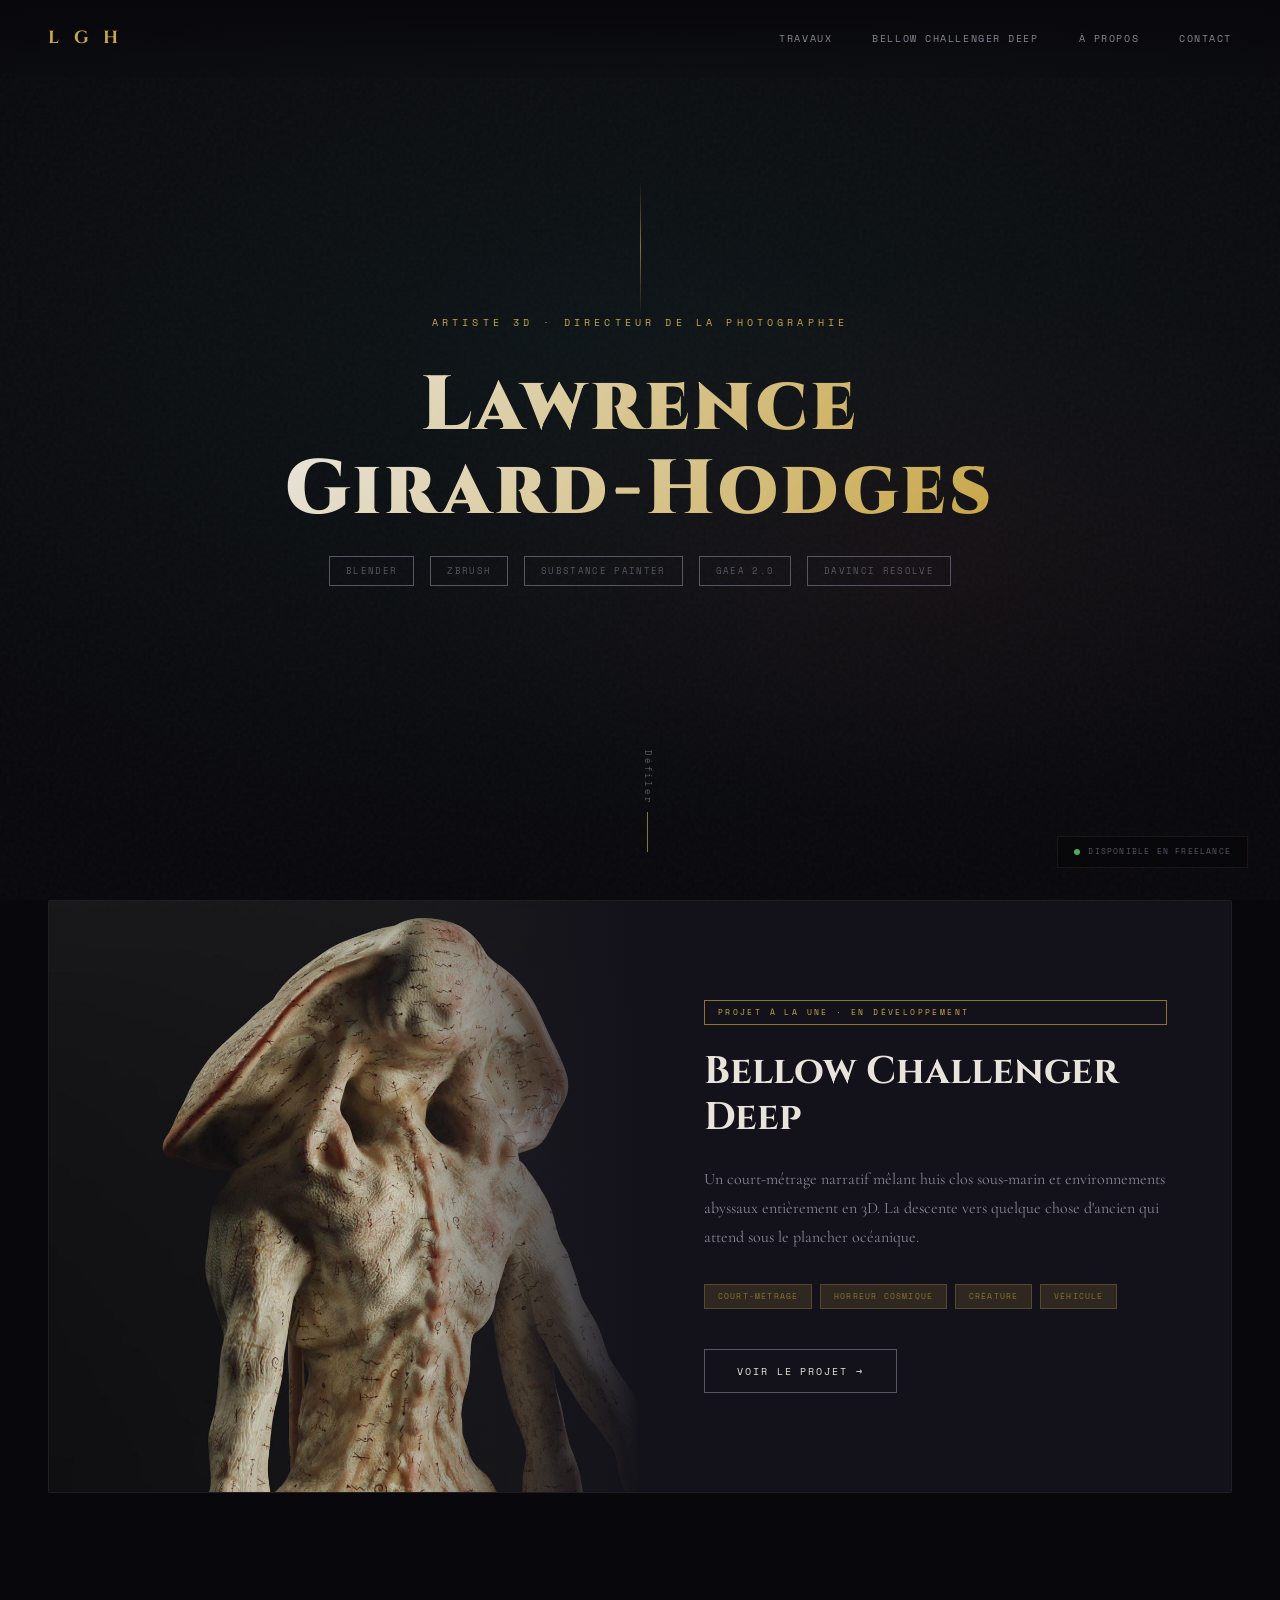
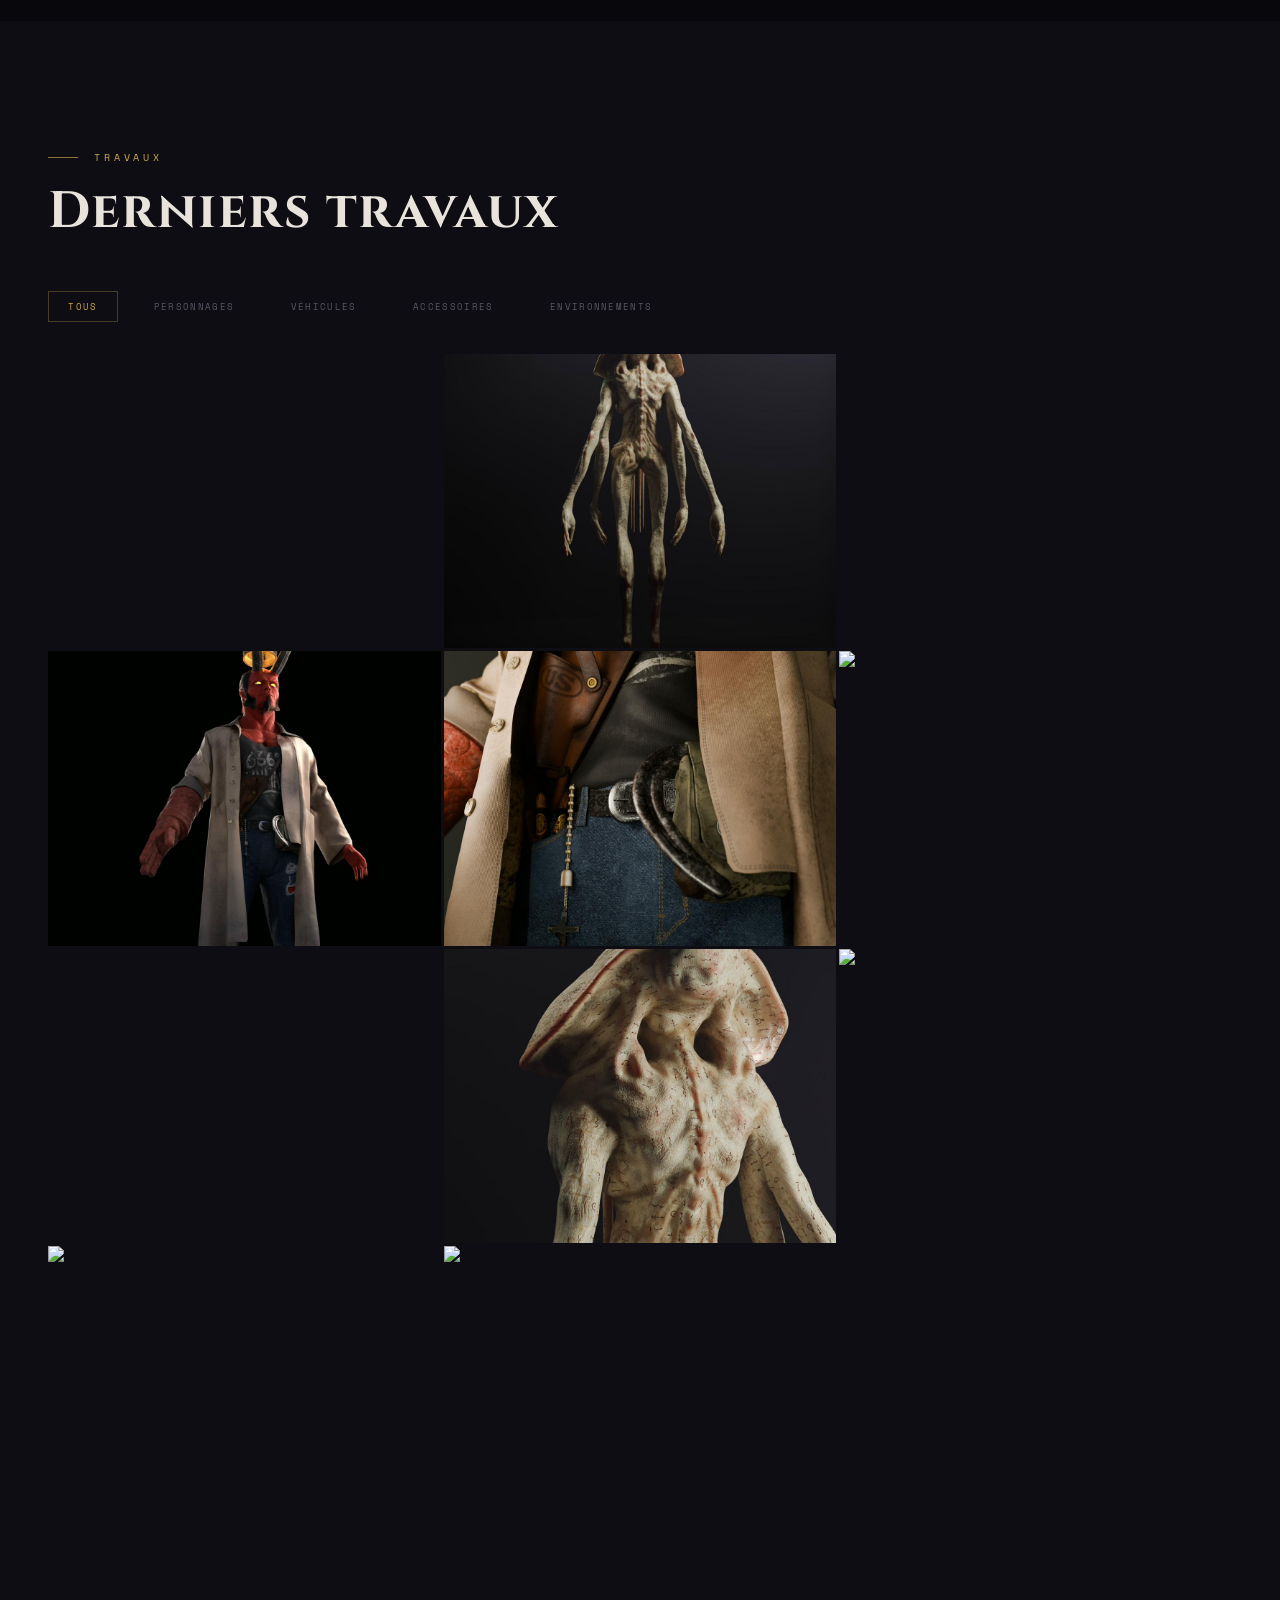
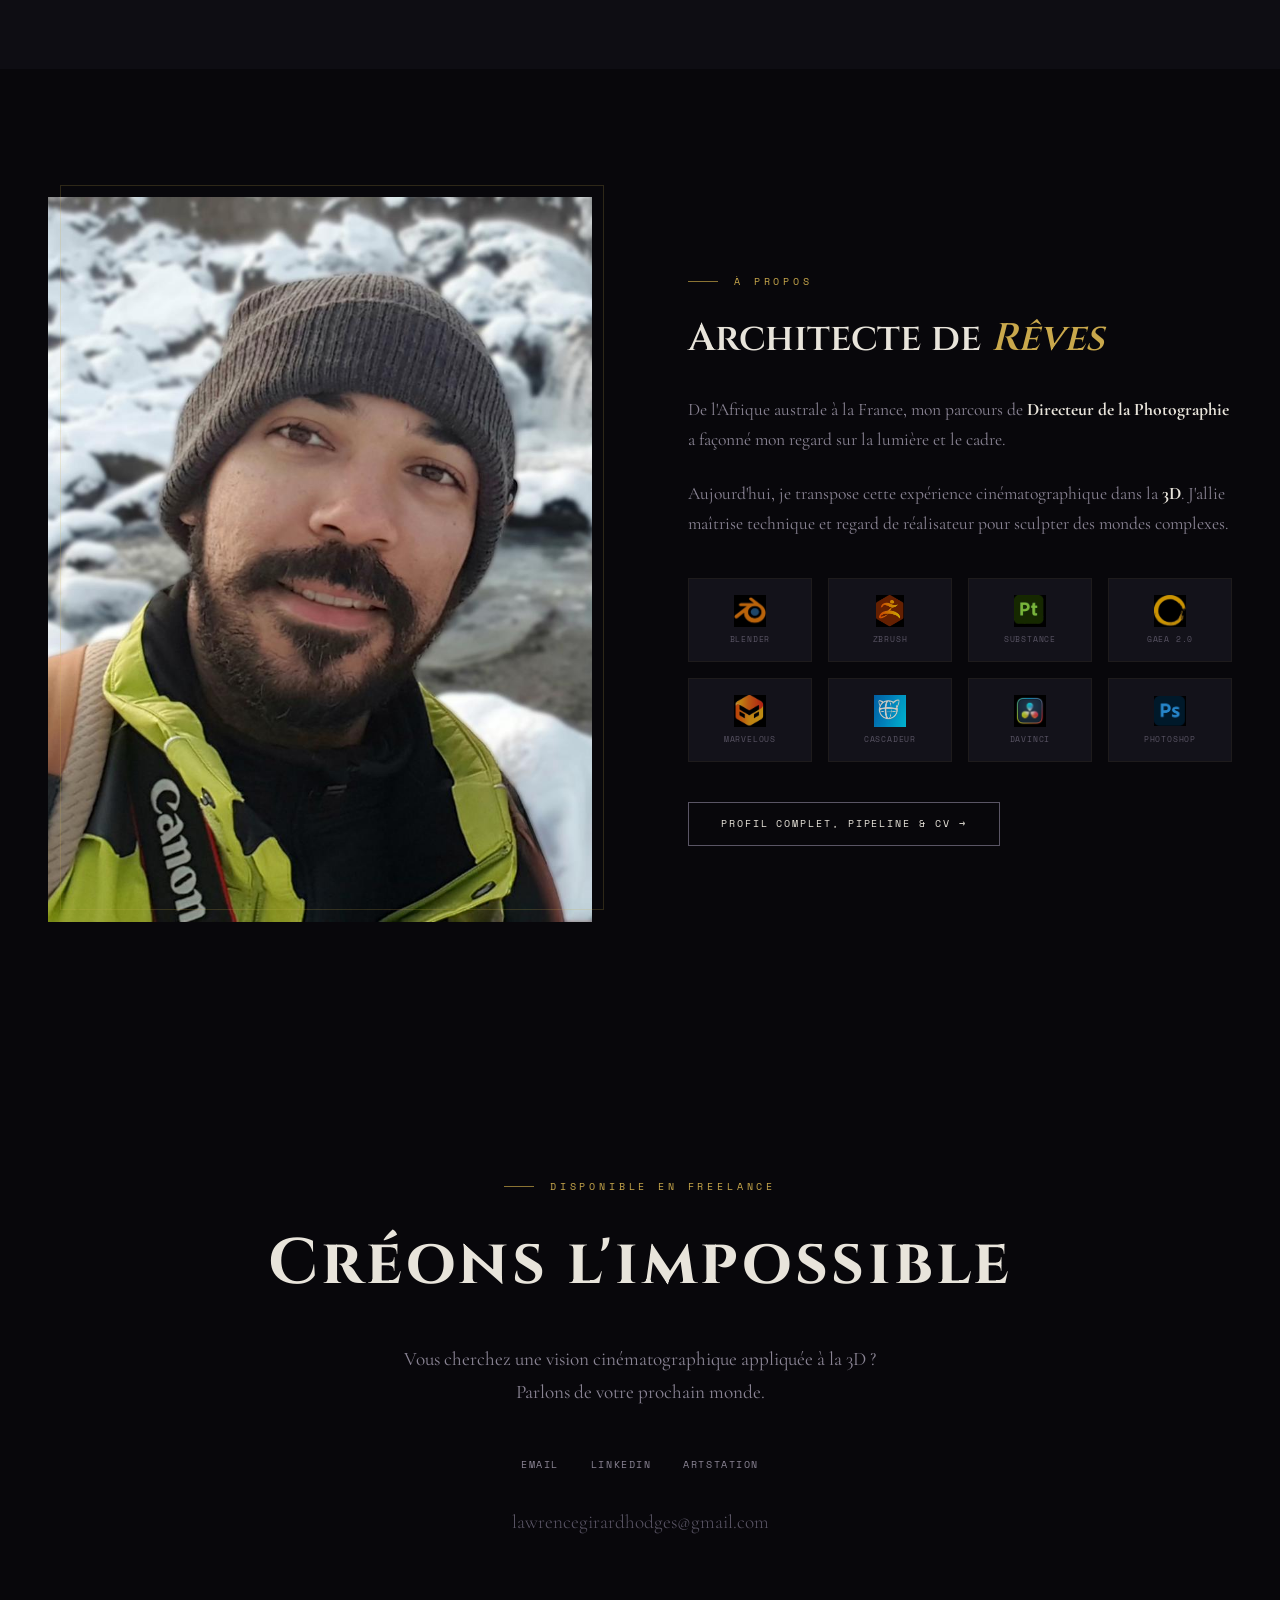
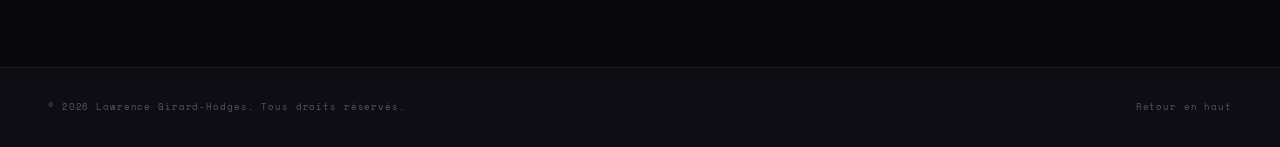
==== commit 94409c9b: "Update email address in contact section" ====
--- a/index.html
+++ b/index.html
@@ -270,11 +270,11 @@
       Parlons de votre prochain monde.
     </p>
     <div class="contact-links">
-      <a href="mailto:lawrence.girard7@gmail.com" class="contact-link">Email</a>
+      <a href="mailto:lawrencegirardhodges@gmail.com" class="contact-link">Email</a>
       <a href="https://www.linkedin.com/in/lawrence-girard-b16b5947" target="_blank" class="contact-link">LinkedIn</a>
       <a href="https://www.artstation.com/lawrencegirard" target="_blank" class="contact-link">ArtStation</a>
     </div>
-    <a href="mailto:lawrence.girard7@gmail.com" class="contact-email">lawrence.girard7@gmail.com</a>
+    <a href="mailto:lawrencegirardhodges@gmail.com" class="contact-email">lawrencegirardhodges@gmail.com</a>
   </div>
 </section>
 
